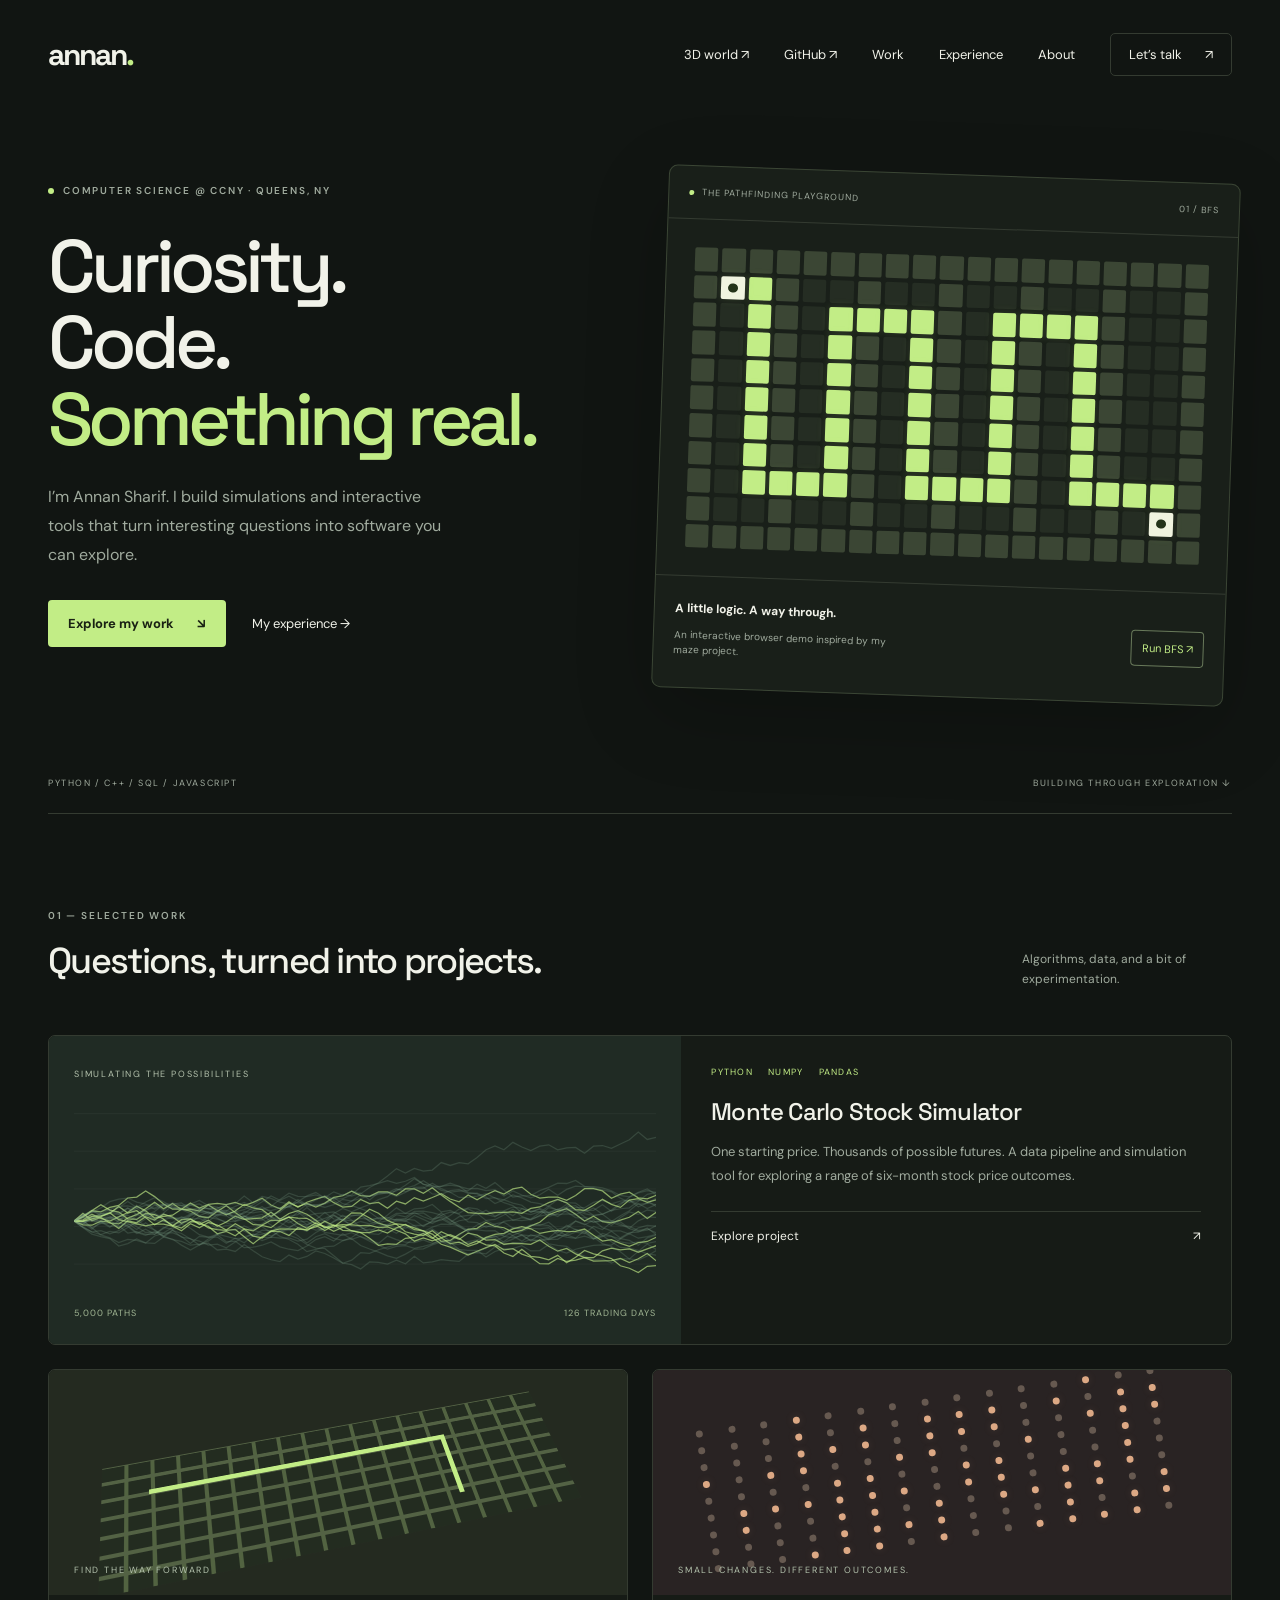
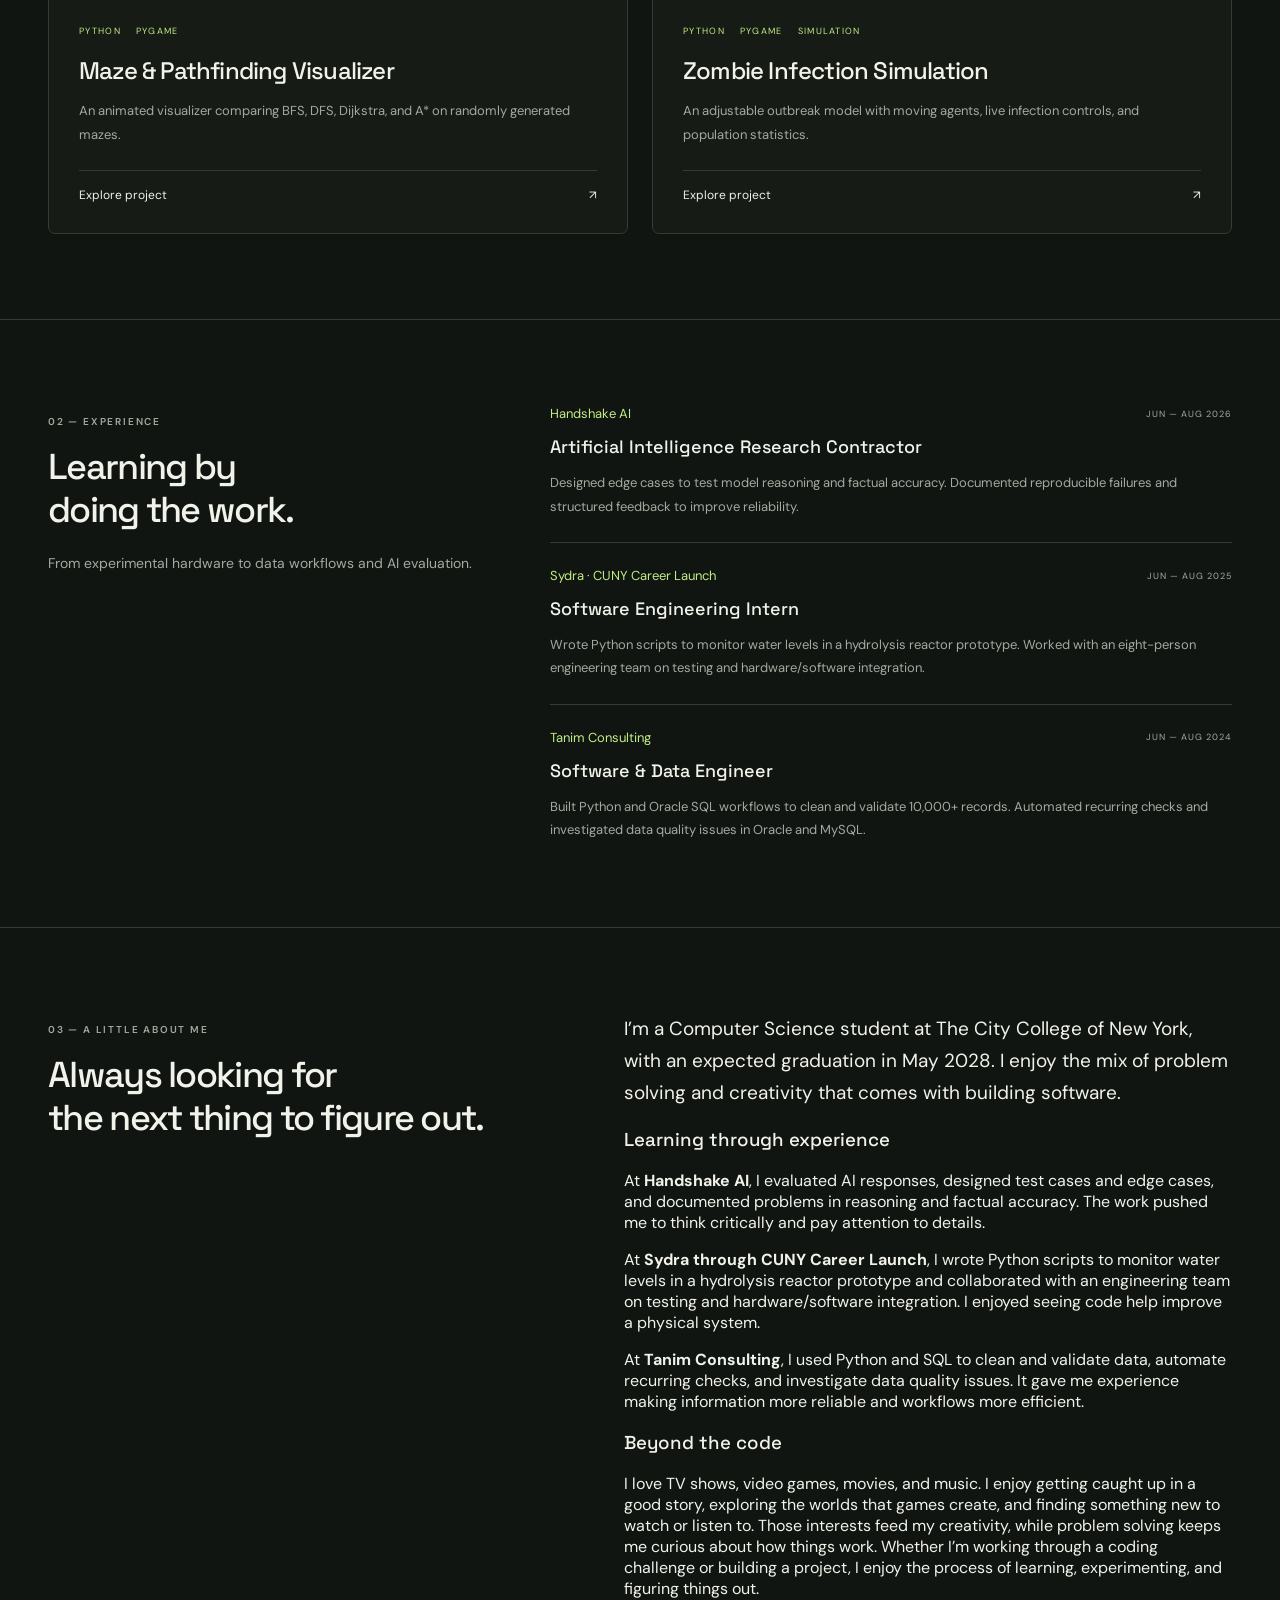
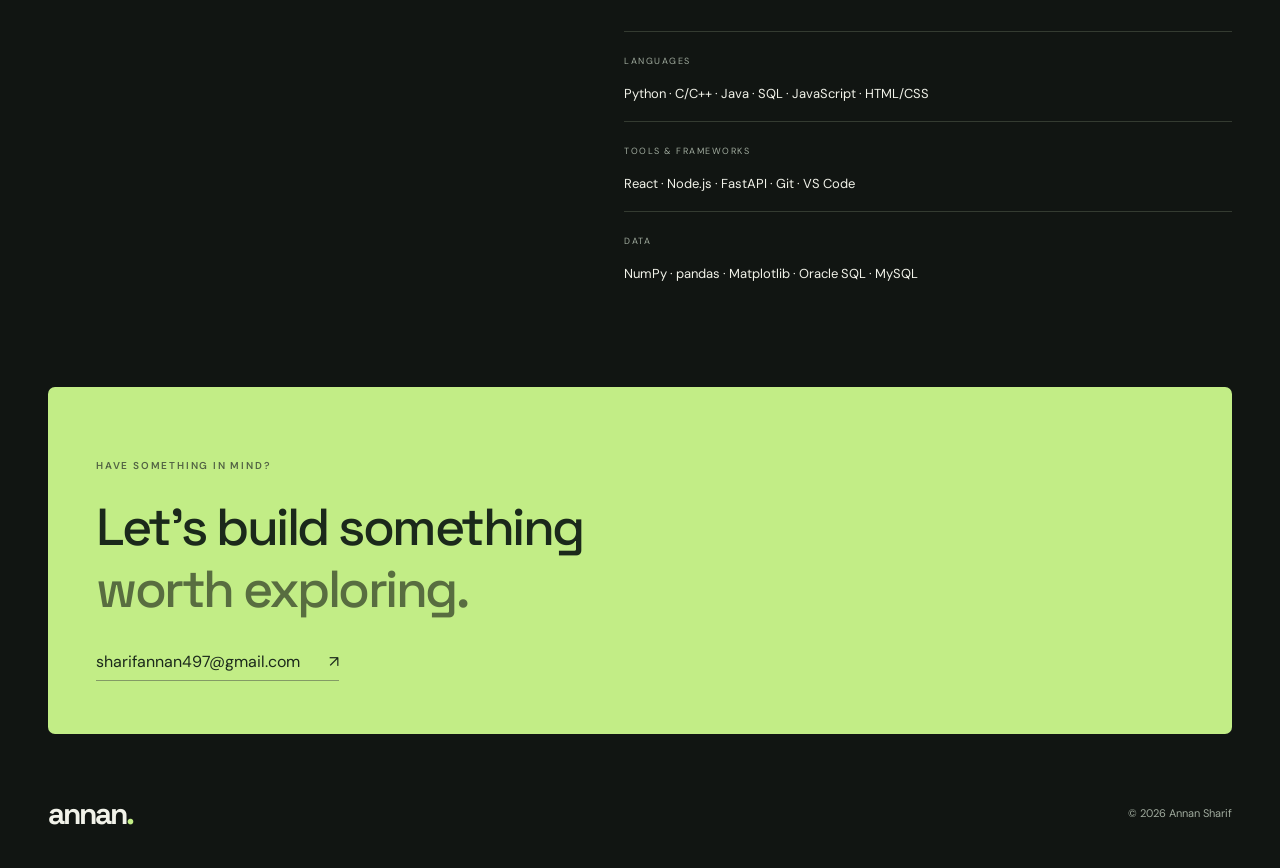
==== classic.html @ 5c43dfce "Add files via upload" ====
<!doctype html>
<html lang="en"><head><meta charset="utf-8"><meta name="viewport" content="width=device-width,initial-scale=1"><meta name="description" content="Annan Sharif — Computer Science student at CCNY building software, simulations, and interactive tools."><title>Annan Sharif — Software & Simulations</title><link rel="stylesheet" href="styles.css"></head>
<body><header><a class="wordmark" href="#">annan<span>.</span></a><nav aria-label="Main navigation"><a href="index.html">3D world ↗</a><a href="https://github.com/annan947" target="_blank" rel="noopener noreferrer">GitHub ↗</a><a href="#work">Work</a><a href="#experience">Experience</a><a href="#about">About</a><a class="nav-contact" href="https://mail.google.com/mail/?view=cm&amp;fs=1&amp;to=sharifannan497%40gmail.com&amp;su=Hello+from+your+portfolio&amp;body=Hi+Annan%2C%0A%0AI+came+across+your+portfolio+and+wanted+to+get+in+touch.%0A%0A" target="_blank" rel="noopener noreferrer">Let’s talk <span>↗</span></a></nav></header>
<main><section class="hero"><div class="hero-copy"><p class="eyebrow"><span class="dot"></span> COMPUTER SCIENCE @ CCNY · QUEENS, NY</p><h1>Curiosity.<br>Code.<br><em>Something real.</em></h1><p class="intro">I’m Annan Sharif. I build simulations and interactive tools that turn interesting questions into software you can explore.</p><div class="hero-actions"><a class="button" href="#work">Explore my work <span>↘</span></a><a class="text-link" href="#experience">My experience →</a></div></div><div class="demo"><div class="demo-head"><span><i></i> THE PATHFINDING PLAYGROUND</span><span>01 / BFS</span></div><div id="maze" role="img" aria-label="An animated maze showing breadth-first search finding a shortest path"></div><div class="demo-footer"><div><strong>A little logic. A way through.</strong><p id="maze-status" aria-live="polite">An interactive browser demo inspired by my maze project.</p></div><button id="solve" aria-label="Run pathfinding demo">Run BFS ↗</button></div></div><div class="hero-bottom"><span>PYTHON / C++ / SQL / JAVASCRIPT</span><span>BUILDING THROUGH EXPLORATION ↓</span></div></section>
<section id="work" class="section"><div class="section-title"><div><p class="eyebrow">01 — SELECTED WORK</p><h2>Questions, turned into projects.</h2></div><p>Algorithms, data, and a bit of experimentation.</p></div><div class="projects"><article class="project feature"><div class="project-art chart-art"><span class="art-label">SIMULATING THE POSSIBILITIES</span><svg id="stock-chart" viewBox="0 0 650 245" role="img" aria-label="Illustrative simulated price paths; not actual project results"></svg><div class="art-foot"><span>5,000 PATHS</span><span>126 TRADING DAYS</span></div></div><div class="project-body"><div class="tags">PYTHON <span>NUMPY</span> <span>PANDAS</span></div><h3>Monte Carlo Stock Simulator</h3><p>One starting price. Thousands of possible futures. A data pipeline and simulation tool for exploring a range of six-month stock price outcomes.</p><button class="detail" data-project="stock">Explore project <span>↗</span></button></div></article><article class="project"><div class="project-art maze-art" aria-hidden="true"><div class="mini-maze"></div><span class="art-label">FIND THE WAY FORWARD</span></div><div class="project-body"><div class="tags">PYTHON <span>PYGAME</span></div><h3>Maze & Pathfinding Visualizer</h3><p>An animated visualizer comparing BFS, DFS, Dijkstra, and A* on randomly generated mazes.</p><button class="detail" data-project="maze">Explore project <span>↗</span></button></div></article><article class="project"><div class="project-art infection-art" aria-hidden="true"><div id="infection-dots"></div><span class="art-label">SMALL CHANGES. DIFFERENT OUTCOMES.</span></div><div class="project-body"><div class="tags">PYTHON <span>PYGAME</span> <span>SIMULATION</span></div><h3>Zombie Infection Simulation</h3><p>An adjustable outbreak model with moving agents, live infection controls, and population statistics.</p><button class="detail" data-project="infection">Explore project <span>↗</span></button></div></article></div></section>
<section id="experience" class="section experience"><div><p class="eyebrow">02 — EXPERIENCE</p><h2>Learning by<br>doing the work.</h2><p class="muted">From experimental hardware to data workflows and AI evaluation.</p></div><div class="roles"><article><div class="role-top"><span>Handshake AI</span><time>JUN — AUG 2026</time></div><h3>Artificial Intelligence Research Contractor</h3><p>Designed edge cases to test model reasoning and factual accuracy. Documented reproducible failures and structured feedback to improve reliability.</p></article><article><div class="role-top"><span>Sydra · CUNY Career Launch</span><time>JUN — AUG 2025</time></div><h3>Software Engineering Intern</h3><p>Wrote Python scripts to monitor water levels in a hydrolysis reactor prototype. Worked with an eight-person engineering team on testing and hardware/software integration.</p></article><article><div class="role-top"><span>Tanim Consulting</span><time>JUN — AUG 2024</time></div><h3>Software & Data Engineer</h3><p>Built Python and Oracle SQL workflows to clean and validate 10,000+ records. Automated recurring checks and investigated data quality issues in Oracle and MySQL.</p></article></div></section>
<section id="about" class="section about"><div><p class="eyebrow">03 — A LITTLE ABOUT ME</p><h2>Always looking for<br>the next thing to figure out.</h2></div><div><p class="about-text">I’m a Computer Science student at The City College of New York, with an expected graduation in May 2028. I enjoy the mix of problem solving and creativity that comes with building software.</p><h3>Learning through experience</h3><p>At <strong>Handshake AI</strong>, I evaluated AI responses, designed test cases and edge cases, and documented problems in reasoning and factual accuracy. The work pushed me to think critically and pay attention to details.</p><p>At <strong>Sydra through CUNY Career Launch</strong>, I wrote Python scripts to monitor water levels in a hydrolysis reactor prototype and collaborated with an engineering team on testing and hardware/software integration. I enjoyed seeing code help improve a physical system.</p><p>At <strong>Tanim Consulting</strong>, I used Python and SQL to clean and validate data, automate recurring checks, and investigate data quality issues. It gave me experience making information more reliable and workflows more efficient.</p><h3>Beyond the code</h3><p>I love TV shows, video games, movies, and music. I enjoy getting caught up in a good story, exploring the worlds that games create, and finding something new to watch or listen to. Those interests feed my creativity, while problem solving keeps me curious about how things work. Whether I’m working through a coding challenge or building a project, I enjoy the process of learning, experimenting, and figuring things out.</p><div class="skills"><div><span>LANGUAGES</span><p>Python · C/C++ · Java · SQL · JavaScript · HTML/CSS</p></div><div><span>TOOLS & FRAMEWORKS</span><p>React · Node.js · FastAPI · Git · VS Code</p></div><div><span>DATA</span><p>NumPy · pandas · Matplotlib · Oracle SQL · MySQL</p></div></div></div></section>
<section class="contact"><p class="eyebrow">HAVE SOMETHING IN MIND?</p><h2>Let’s build something<br><em>worth exploring.</em></h2><a href="https://mail.google.com/mail/?view=cm&amp;fs=1&amp;to=sharifannan497%40gmail.com&amp;su=Hello+from+your+portfolio&amp;body=Hi+Annan%2C%0A%0AI+came+across+your+portfolio+and+wanted+to+get+in+touch.%0A%0A" target="_blank" rel="noopener noreferrer">sharifannan497@gmail.com <span>↗</span></a></section></main><footer><a class="wordmark" href="#">annan<span>.</span></a><span>© <span id="year"></span> Annan Sharif</span></footer>
<dialog id="project-dialog"><button class="close" aria-label="Close project details">×</button><p class="eyebrow">PROJECT NOTES</p><h2 id="dialog-title"></h2><p id="dialog-description"></p><ul id="dialog-points"></ul><p class="dialog-note" id="dialog-note"></p></dialog><script src="script.js"></script></body></html>
---- styles.css ----
@import url('https://fonts.googleapis.com/css2?family=DM+Sans:wght@400;500;600;700&family=Space+Grotesk:wght@400;500;600;700&display=swap');
:root{--bg:#111512;--panel:#1b211c;--line:#343b31;--text:#f1f2e9;--muted:#a0ab9e;--lime:#c2ed86}*{box-sizing:border-box}html{scroll-behavior:smooth;scroll-padding-top:30px}body{margin:0;background:var(--bg);color:var(--text);font-family:'DM Sans',Arial,sans-serif}a{color:inherit;text-decoration:none}button{font:inherit;cursor:pointer}a:focus-visible,button:focus-visible{outline:2px solid var(--lime);outline-offset:6px}header,main,footer{max-width:1320px;margin:auto}header{height:108px;padding:0 48px;display:flex;justify-content:space-between;align-items:center}.wordmark{font-family:'Space Grotesk',sans-serif;font-size:30px;font-weight:700;letter-spacing:-2px}.wordmark span{color:var(--lime)}nav{display:flex;gap:35px;align-items:center;font-size:13px}nav a:hover,.text-link:hover{color:var(--lime)}.nav-contact{border:1px solid var(--line);padding:12px 18px;border-radius:5px}.nav-contact span{margin-left:20px}.hero{padding:66px 48px 0;display:grid;grid-template-columns:1fr 1fr;gap:40px}.eyebrow{font-size:10px;letter-spacing:1.8px;font-weight:600;display:flex;align-items:center;gap:9px;color:var(--muted)}.dot{width:6px;height:6px;background:var(--lime);border-radius:50%}h1,h2,h3{font-family:'Space Grotesk',Arial,sans-serif;font-weight:500}h1{font-size:clamp(54px,5.8vw,80px);letter-spacing:-5px;line-height:1.03;margin:32px 0 25px}em{font-style:normal;color:var(--lime)}.intro{max-width:410px;color:var(--muted);font-size:16px;line-height:1.8}.hero-actions{display:flex;gap:26px;align-items:center;margin-top:30px}.button{background:var(--lime);color:#192113;border-radius:4px;padding:15px 20px;font-size:13px;font-weight:700}.button span{margin-left:20px}.text-link{font-size:13px}.demo{align-self:center;background:#191f19;border:1px solid #3b4635;border-radius:9px;overflow:hidden;transform:rotate(2deg);box-shadow:0 25px 80px #0003}.demo-head{display:flex;justify-content:space-between;font-size:9px;letter-spacing:1px;padding:20px;border-bottom:1px solid var(--line);color:var(--muted)}.demo-head i{display:inline-block;width:5px;height:5px;background:var(--lime);margin-right:5px;border-radius:50%}#maze{display:grid;grid-template-columns:repeat(19,1fr);gap:4px;padding:28px;aspect-ratio:1.6}.cell{border-radius:2px;background:#252d23}.cell.wall{background:#3b4634}.cell.visited{background:#596d40}.cell.path{background:var(--lime);box-shadow:0 0 10px #c2ed8625}.cell.start,.cell.end{background:#f0f3df;position:relative}.cell.start:after,.cell.end:after{content:'';position:absolute;inset:30%;background:#243319;border-radius:50%}.demo-footer{border-top:1px solid var(--line);padding:20px;display:flex;gap:12px;align-items:center;justify-content:space-between}.demo-footer strong{font-size:12px}.demo-footer p{font-size:10px;line-height:1.5;color:var(--muted);max-width:230px}.demo-footer button{border:1px solid #68795a;background:none;color:var(--lime);border-radius:4px;padding:10px;white-space:nowrap;font-size:11px}.hero-bottom{grid-column:1/-1;display:flex;justify-content:space-between;border-bottom:1px solid var(--line);padding:40px 0 24px;font-size:9px;letter-spacing:1.6px;color:var(--muted)}.section{padding:85px 48px}.section-title{display:flex;justify-content:space-between;align-items:end;gap:30px;margin-bottom:34px}h2{font-size:36px;line-height:1.2;letter-spacing:-1.7px;margin:18px 0}.section-title>p{font-size:12px;color:var(--muted);max-width:210px;line-height:1.7}.projects{display:grid;grid-template-columns:1fr 1fr;gap:24px}.project{border:1px solid var(--line);border-radius:7px;overflow:hidden;background:#161b16}.project.feature{grid-column:1/-1;display:grid;grid-template-columns:1.15fr 1fr}.project-art{min-height:225px;position:relative;overflow:hidden}.chart-art{background:#202b24;padding:25px}.art-label{font-size:9px;letter-spacing:1.8px;color:#b3c1ac}.art-foot{display:flex;justify-content:space-between;color:#a0b593;font-size:9px;letter-spacing:1px}#stock-chart{width:100%;height:220px}.project-body{padding:30px}.tags{font-size:9px;letter-spacing:1.3px;color:var(--lime);display:flex;gap:15px}.project h3{font-size:24px;letter-spacing:-.8px;margin:18px 0 13px}.project p{font-size:13px;line-height:1.8;color:var(--muted)}.detail{width:100%;display:flex;justify-content:space-between;margin-top:24px;padding:16px 0 0;background:none;border:0;border-top:1px solid var(--line);color:var(--text);font-size:12px}.detail:hover{color:var(--lime)}.maze-art{background:#242a20;display:flex;align-items:center;justify-content:center}.maze-art .art-label,.infection-art .art-label{position:absolute;bottom:19px;left:25px}.mini-maze{width:80%;height:130px;background:repeating-linear-gradient(0deg,transparent 0 15px,#536244 15px 19px),repeating-linear-gradient(90deg,#232c20 0 22px,#526341 22px 26px);clip-path:polygon(0 0,100% 0,100% 100%,0 100%);transform:perspective(400px) rotateX(24deg) rotateZ(-12deg)}.mini-maze:after{content:'';position:absolute;left:10%;top:25%;width:65%;height:48%;border:5px solid var(--lime);border-left:0;border-bottom:0}.infection-art{background:#292323;padding:27px 50px 50px}#infection-dots{display:grid;grid-template-columns:repeat(15,1fr);gap:10px;transform:rotate(-8deg)}#infection-dots i{width:7px;height:7px;border-radius:50%;background:#665950}#infection-dots i.hot{background:#dca884;box-shadow:0 0 8px #dca88425}.experience{display:grid;grid-template-columns:1fr 1.6fr;gap:75px;border-top:1px solid var(--line);border-bottom:1px solid var(--line)}.muted{color:var(--muted);font-size:14px;line-height:1.8}.experience>.muted{max-width:270px}.roles article{padding:24px 0;border-bottom:1px solid var(--line)}.roles article:first-child{padding-top:0}.roles article:last-child{border:0;padding-bottom:0}.role-top{display:flex;justify-content:space-between;gap:20px;align-items:center}.role-top span{font-size:13px;color:var(--lime)}time{font-size:9px;color:var(--muted);white-space:nowrap;letter-spacing:1px}.roles h3{font-size:18px;margin:13px 0}.roles p{color:var(--muted);line-height:1.8;font-size:13px;margin:0}.about{display:grid;grid-template-columns:1fr 1.2fr;gap:70px}.about-text{font-size:19px;line-height:1.7;margin-top:0}.skills{margin-top:32px}.skills>div{border-top:1px solid var(--line);padding:16px 0}.skills span{font-size:9px;letter-spacing:1.5px;color:var(--muted)}.skills p{font-size:13px;line-height:1.8;margin-bottom:0}.contact{background:var(--lime);color:#1b291b;padding:62px 48px;border-radius:7px;margin:0 48px 60px}.contact .eyebrow{color:#526344}.contact h2{font-size:52px;letter-spacing:-2.5px;margin:24px 0 30px}.contact em{color:#586d40}.contact>a{font-size:16px;border-bottom:1px solid #839b65;padding-bottom:8px}.contact>a span{margin-left:25px}footer{padding:0 48px 35px;display:flex;justify-content:space-between;align-items:center;gap:20px}footer>span,footer>a:last-child{font-size:11px;color:var(--muted)}dialog{background:var(--panel);color:var(--text);border:1px solid #62734f;border-radius:10px;padding:42px;max-width:610px;width:calc(100% - 32px)}dialog::backdrop{background:#000b;backdrop-filter:blur(5px)}dialog h2{font-size:30px}dialog p,dialog li{font-size:14px;line-height:1.8;color:var(--muted)}dialog li{margin-bottom:12px}dialog ul{padding-left:20px}.close{position:absolute;right:15px;top:10px;background:none;border:0;color:var(--text);font-size:28px}.dialog-note{border-top:1px solid var(--line);padding-top:15px;font-size:12px!important}@media(max-width:800px){header{height:85px;padding:0 24px}nav{gap:18px}nav .nav-contact{display:none}.hero{padding:32px 24px 0;grid-template-columns:1fr;gap:35px}h1{font-size:64px}.demo{transform:none}.hero-bottom{padding-top:5px;font-size:8px;gap:25px}.section{padding:55px 24px}.section-title{display:block}h2{font-size:30px}.project.feature{display:block}.projects,.experience,.about{grid-template-columns:1fr;gap:25px}.project.feature{grid-column:auto}.project-body{padding:25px}.contact{margin:0 24px 35px;padding:35px 25px}.contact h2{font-size:37px}.contact>a{font-size:13px}.contact>a span{margin-left:5px}footer{padding:0 24px 25px;flex-wrap:wrap}.role-top{flex-wrap:wrap;gap:8px}}@media(prefers-reduced-motion:reduce){html{scroll-behavior:auto}}
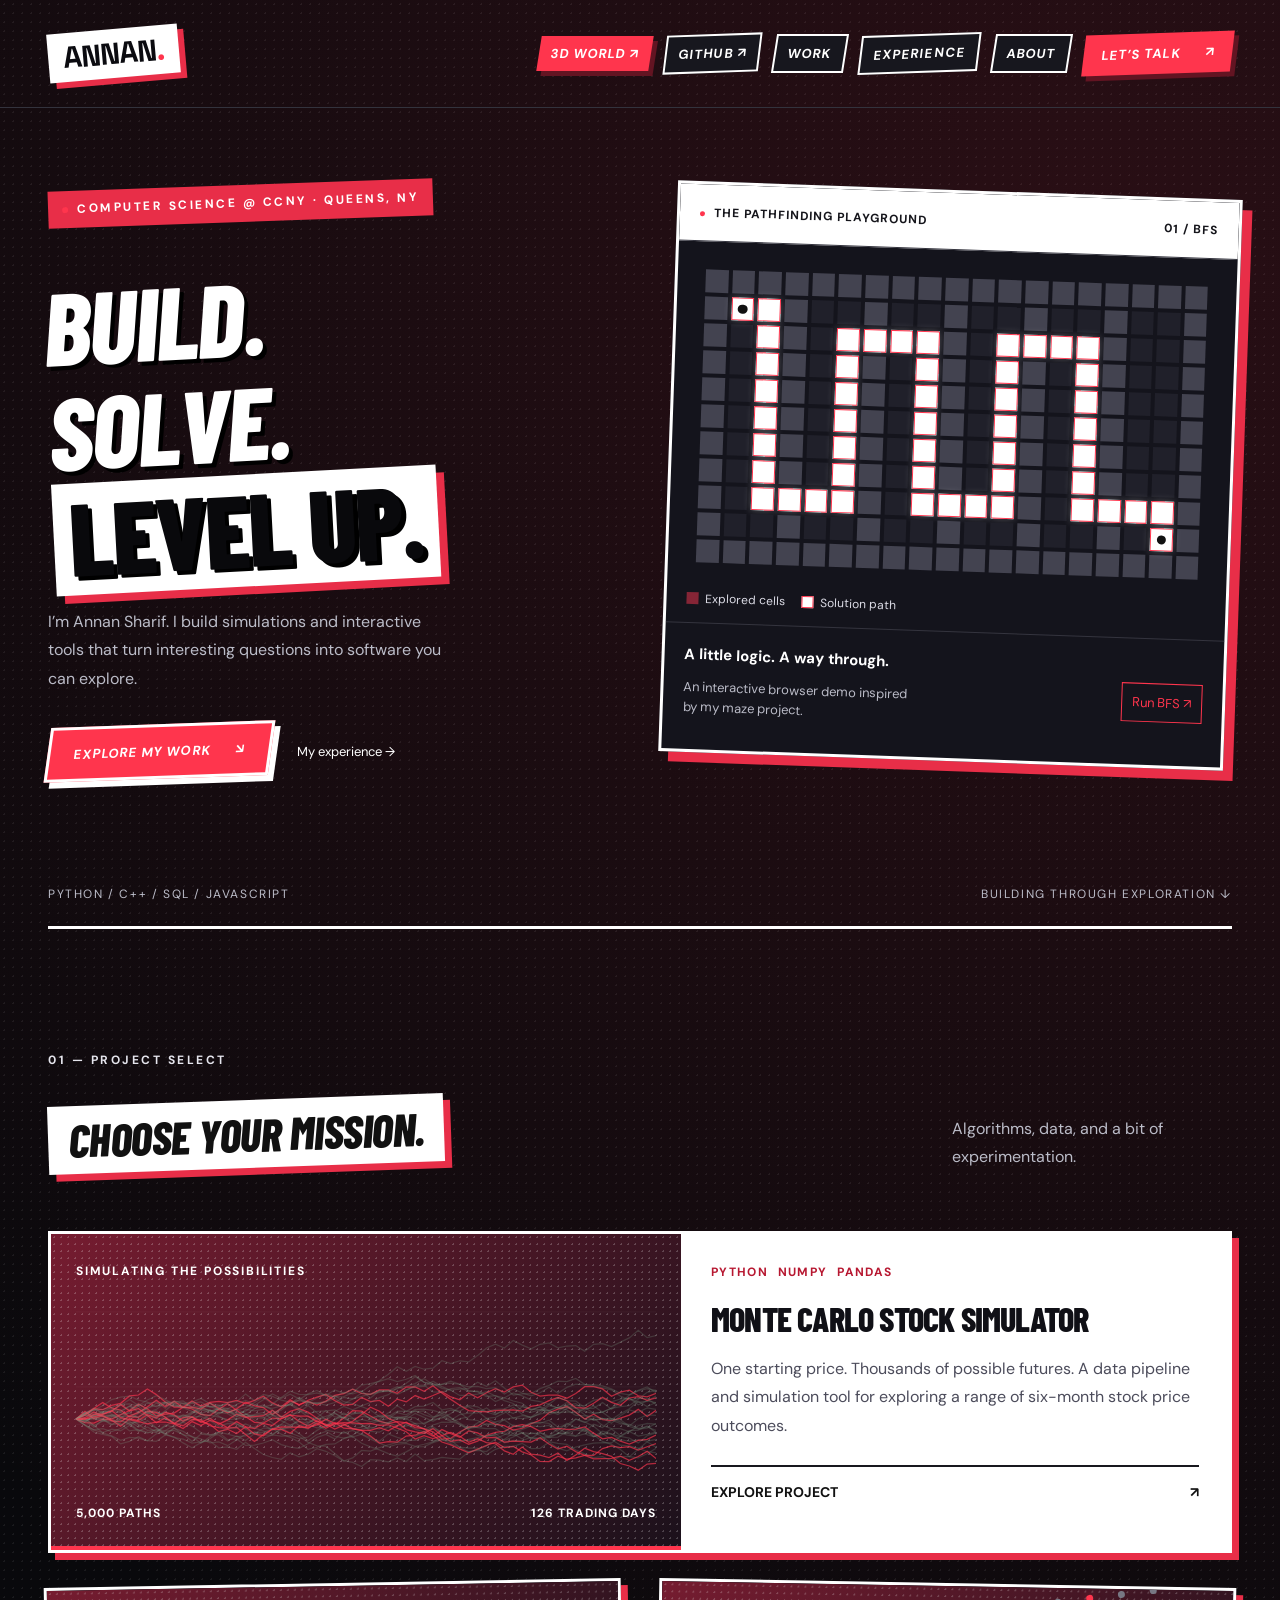
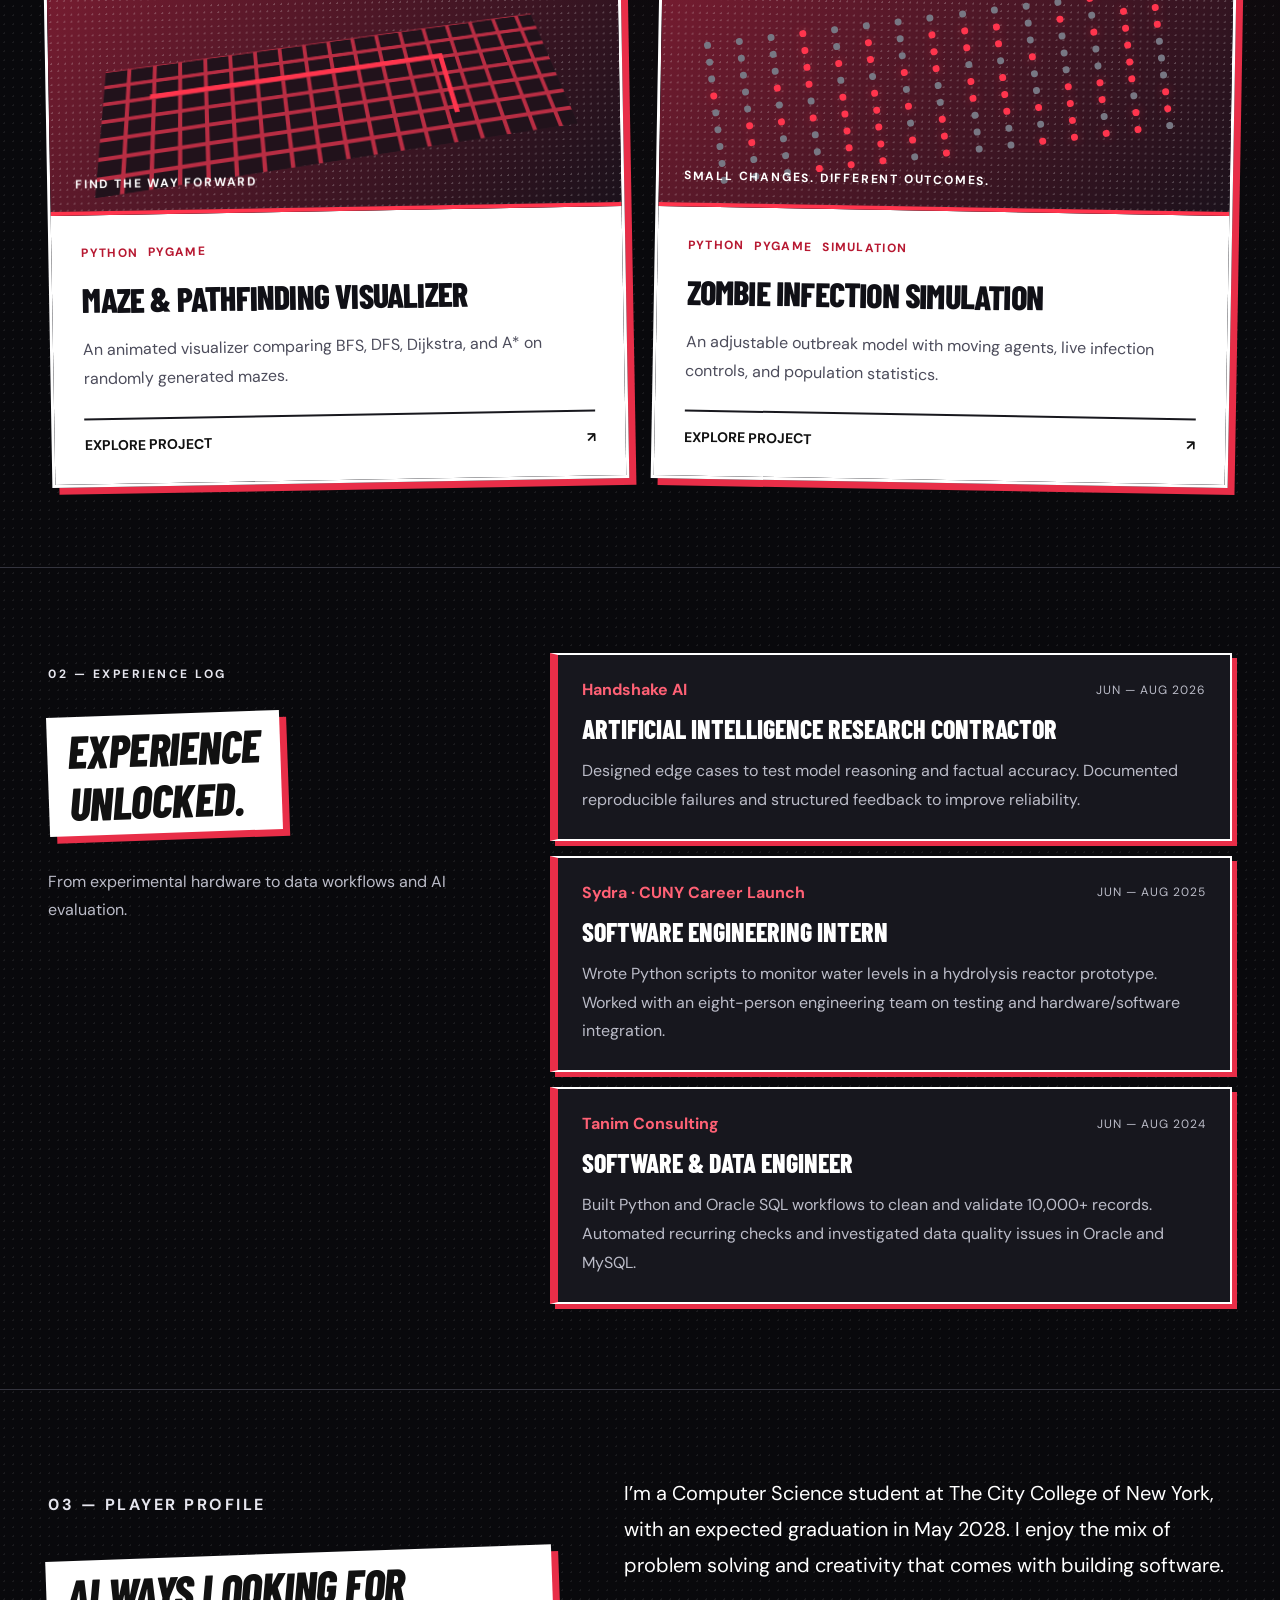
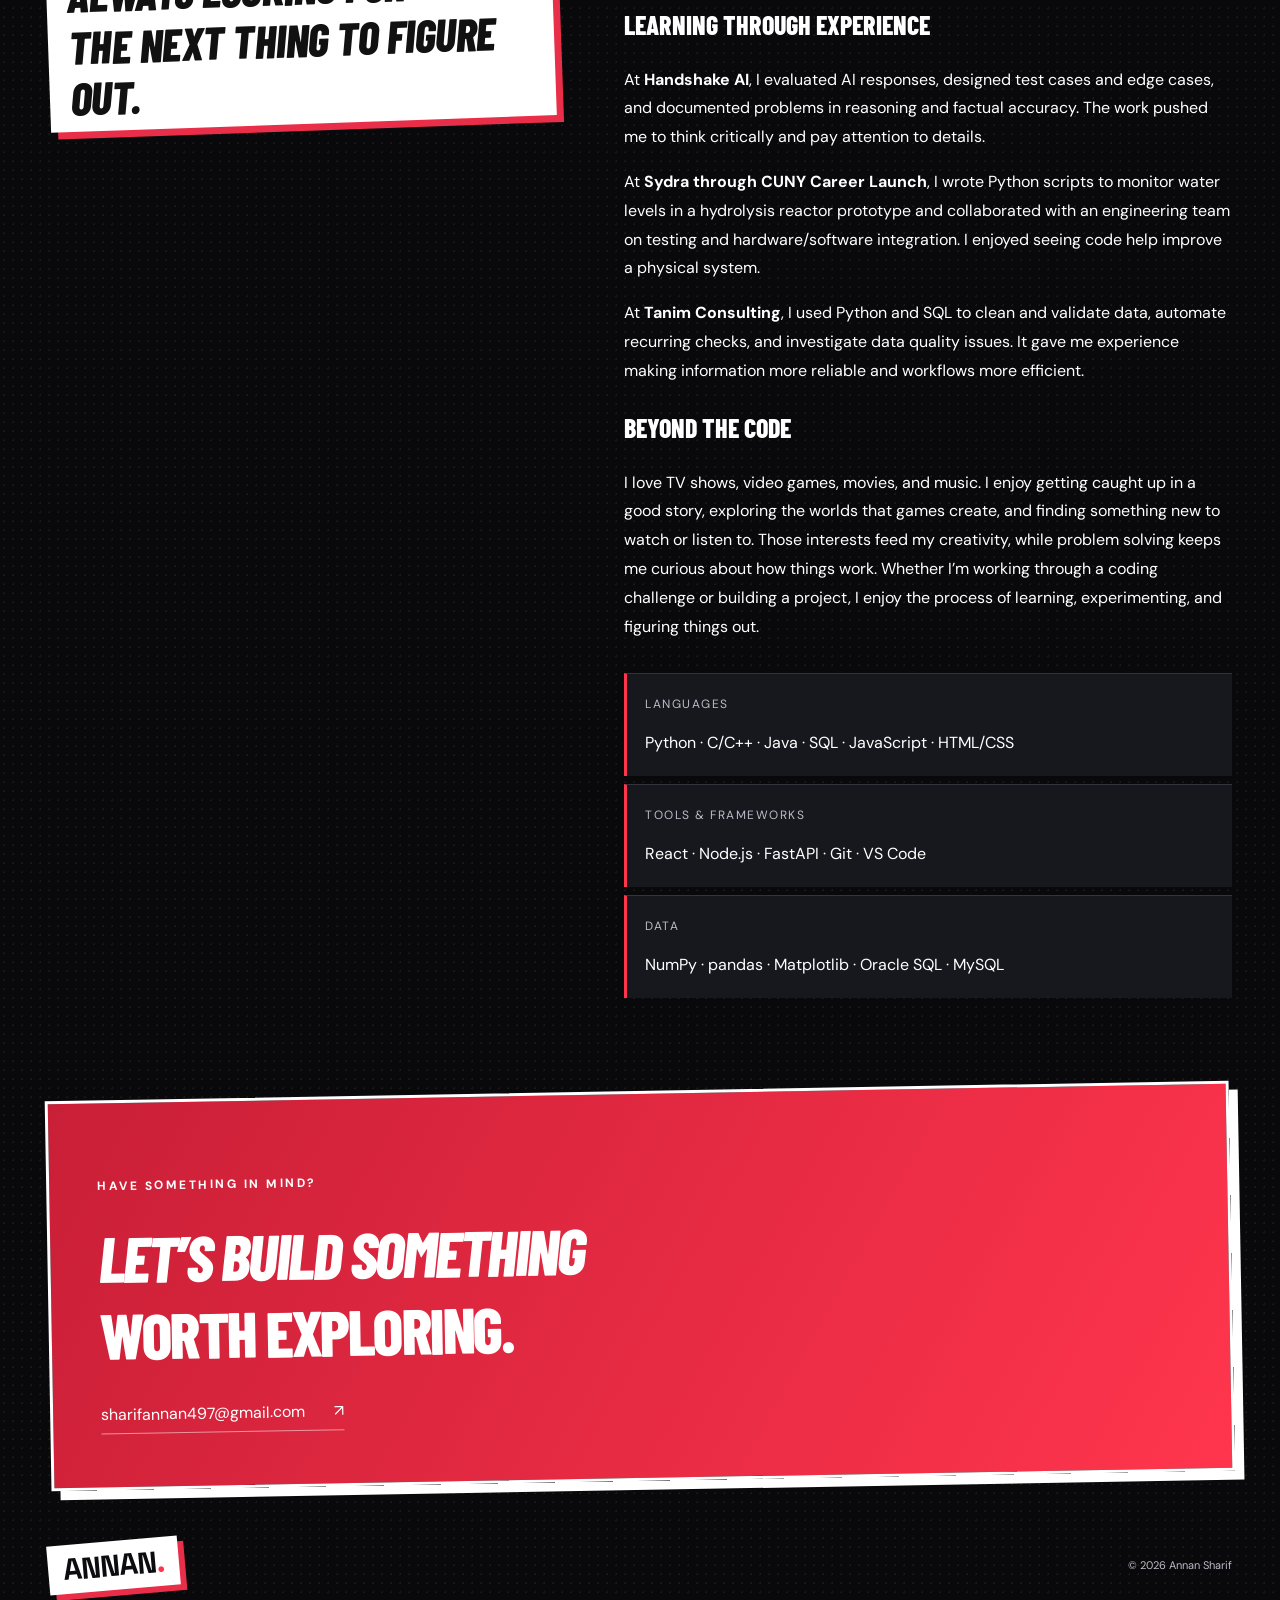
==== commit 4cfb3556: "Add files via upload" ====
--- a/classic.html
+++ b/classic.html
@@ -1,9 +1,9 @@
 <!doctype html>
 <html lang="en"><head><meta charset="utf-8"><meta name="viewport" content="width=device-width,initial-scale=1"><meta name="description" content="Annan Sharif — Computer Science student at CCNY building software, simulations, and interactive tools."><title>Annan Sharif — Software & Simulations</title><link rel="stylesheet" href="styles.css"></head>
-<body><header><a class="wordmark" href="#">annan<span>.</span></a><nav aria-label="Main navigation"><a href="index.html">3D world ↗</a><a href="https://github.com/annan947" target="_blank" rel="noopener noreferrer">GitHub ↗</a><a href="#work">Work</a><a href="#experience">Experience</a><a href="#about">About</a><a class="nav-contact" href="https://mail.google.com/mail/?view=cm&amp;fs=1&amp;to=sharifannan497%40gmail.com&amp;su=Hello+from+your+portfolio&amp;body=Hi+Annan%2C%0A%0AI+came+across+your+portfolio+and+wanted+to+get+in+touch.%0A%0A" target="_blank" rel="noopener noreferrer">Let’s talk <span>↗</span></a></nav></header>
-<main><section class="hero"><div class="hero-copy"><p class="eyebrow"><span class="dot"></span> COMPUTER SCIENCE @ CCNY · QUEENS, NY</p><h1>Curiosity.<br>Code.<br><em>Something real.</em></h1><p class="intro">I’m Annan Sharif. I build simulations and interactive tools that turn interesting questions into software you can explore.</p><div class="hero-actions"><a class="button" href="#work">Explore my work <span>↘</span></a><a class="text-link" href="#experience">My experience →</a></div></div><div class="demo"><div class="demo-head"><span><i></i> THE PATHFINDING PLAYGROUND</span><span>01 / BFS</span></div><div id="maze" role="img" aria-label="An animated maze showing breadth-first search finding a shortest path"></div><div class="demo-footer"><div><strong>A little logic. A way through.</strong><p id="maze-status" aria-live="polite">An interactive browser demo inspired by my maze project.</p></div><button id="solve" aria-label="Run pathfinding demo">Run BFS ↗</button></div></div><div class="hero-bottom"><span>PYTHON / C++ / SQL / JAVASCRIPT</span><span>BUILDING THROUGH EXPLORATION ↓</span></div></section>
-<section id="work" class="section"><div class="section-title"><div><p class="eyebrow">01 — SELECTED WORK</p><h2>Questions, turned into projects.</h2></div><p>Algorithms, data, and a bit of experimentation.</p></div><div class="projects"><article class="project feature"><div class="project-art chart-art"><span class="art-label">SIMULATING THE POSSIBILITIES</span><svg id="stock-chart" viewBox="0 0 650 245" role="img" aria-label="Illustrative simulated price paths; not actual project results"></svg><div class="art-foot"><span>5,000 PATHS</span><span>126 TRADING DAYS</span></div></div><div class="project-body"><div class="tags">PYTHON <span>NUMPY</span> <span>PANDAS</span></div><h3>Monte Carlo Stock Simulator</h3><p>One starting price. Thousands of possible futures. A data pipeline and simulation tool for exploring a range of six-month stock price outcomes.</p><button class="detail" data-project="stock">Explore project <span>↗</span></button></div></article><article class="project"><div class="project-art maze-art" aria-hidden="true"><div class="mini-maze"></div><span class="art-label">FIND THE WAY FORWARD</span></div><div class="project-body"><div class="tags">PYTHON <span>PYGAME</span></div><h3>Maze & Pathfinding Visualizer</h3><p>An animated visualizer comparing BFS, DFS, Dijkstra, and A* on randomly generated mazes.</p><button class="detail" data-project="maze">Explore project <span>↗</span></button></div></article><article class="project"><div class="project-art infection-art" aria-hidden="true"><div id="infection-dots"></div><span class="art-label">SMALL CHANGES. DIFFERENT OUTCOMES.</span></div><div class="project-body"><div class="tags">PYTHON <span>PYGAME</span> <span>SIMULATION</span></div><h3>Zombie Infection Simulation</h3><p>An adjustable outbreak model with moving agents, live infection controls, and population statistics.</p><button class="detail" data-project="infection">Explore project <span>↗</span></button></div></article></div></section>
-<section id="experience" class="section experience"><div><p class="eyebrow">02 — EXPERIENCE</p><h2>Learning by<br>doing the work.</h2><p class="muted">From experimental hardware to data workflows and AI evaluation.</p></div><div class="roles"><article><div class="role-top"><span>Handshake AI</span><time>JUN — AUG 2026</time></div><h3>Artificial Intelligence Research Contractor</h3><p>Designed edge cases to test model reasoning and factual accuracy. Documented reproducible failures and structured feedback to improve reliability.</p></article><article><div class="role-top"><span>Sydra · CUNY Career Launch</span><time>JUN — AUG 2025</time></div><h3>Software Engineering Intern</h3><p>Wrote Python scripts to monitor water levels in a hydrolysis reactor prototype. Worked with an eight-person engineering team on testing and hardware/software integration.</p></article><article><div class="role-top"><span>Tanim Consulting</span><time>JUN — AUG 2024</time></div><h3>Software & Data Engineer</h3><p>Built Python and Oracle SQL workflows to clean and validate 10,000+ records. Automated recurring checks and investigated data quality issues in Oracle and MySQL.</p></article></div></section>
-<section id="about" class="section about"><div><p class="eyebrow">03 — A LITTLE ABOUT ME</p><h2>Always looking for<br>the next thing to figure out.</h2></div><div><p class="about-text">I’m a Computer Science student at The City College of New York, with an expected graduation in May 2028. I enjoy the mix of problem solving and creativity that comes with building software.</p><h3>Learning through experience</h3><p>At <strong>Handshake AI</strong>, I evaluated AI responses, designed test cases and edge cases, and documented problems in reasoning and factual accuracy. The work pushed me to think critically and pay attention to details.</p><p>At <strong>Sydra through CUNY Career Launch</strong>, I wrote Python scripts to monitor water levels in a hydrolysis reactor prototype and collaborated with an engineering team on testing and hardware/software integration. I enjoyed seeing code help improve a physical system.</p><p>At <strong>Tanim Consulting</strong>, I used Python and SQL to clean and validate data, automate recurring checks, and investigate data quality issues. It gave me experience making information more reliable and workflows more efficient.</p><h3>Beyond the code</h3><p>I love TV shows, video games, movies, and music. I enjoy getting caught up in a good story, exploring the worlds that games create, and finding something new to watch or listen to. Those interests feed my creativity, while problem solving keeps me curious about how things work. Whether I’m working through a coding challenge or building a project, I enjoy the process of learning, experimenting, and figuring things out.</p><div class="skills"><div><span>LANGUAGES</span><p>Python · C/C++ · Java · SQL · JavaScript · HTML/CSS</p></div><div><span>TOOLS & FRAMEWORKS</span><p>React · Node.js · FastAPI · Git · VS Code</p></div><div><span>DATA</span><p>NumPy · pandas · Matplotlib · Oracle SQL · MySQL</p></div></div></div></section>
+<body><header><a class="wordmark" href="#">annan<span>.</span></a><nav aria-label="Main navigation"><a class="world-switch" href="index.html?view=3d">3D world ↗</a><a href="https://github.com/annan947" target="_blank" rel="noopener noreferrer">GitHub ↗</a><a href="#work">Work</a><a href="#experience">Experience</a><a href="#about">About</a><a class="nav-contact" href="https://mail.google.com/mail/?view=cm&amp;fs=1&amp;to=sharifannan497%40gmail.com&amp;su=Hello+from+your+portfolio&amp;body=Hi+Annan%2C%0A%0AI+came+across+your+portfolio+and+wanted+to+get+in+touch.%0A%0A" target="_blank" rel="noopener noreferrer">Let’s talk <span>↗</span></a></nav></header>
+<main><section class="hero"><div class="hero-copy"><p class="eyebrow"><span class="dot"></span> COMPUTER SCIENCE @ CCNY · QUEENS, NY</p><h1>Build.<br>Solve.<br><em>Level up.</em></h1><p class="intro">I’m Annan Sharif. I build simulations and interactive tools that turn interesting questions into software you can explore.</p><div class="hero-actions"><a class="button" href="#work">Explore my work <span>↘</span></a><a class="text-link" href="#experience">My experience →</a></div></div><div class="demo"><div class="demo-head"><span><i></i> THE PATHFINDING PLAYGROUND</span><span>01 / BFS</span></div><div id="maze" role="img" aria-label="An animated maze showing breadth-first search finding a shortest path"></div><div class="maze-legend"><span><i aria-hidden="true"></i>Explored cells</span><span><i class="solution" aria-hidden="true"></i>Solution path</span></div><div class="demo-footer"><div><strong>A little logic. A way through.</strong><p id="maze-status" aria-live="polite">An interactive browser demo inspired by my maze project.</p></div><button id="solve" aria-label="Run pathfinding demo">Run BFS ↗</button></div></div><div class="hero-bottom"><span>PYTHON / C++ / SQL / JAVASCRIPT</span><span>BUILDING THROUGH EXPLORATION ↓</span></div></section>
+<section id="work" class="section"><div class="section-title"><div><p class="eyebrow">01 — PROJECT SELECT</p><h2>Choose your mission.</h2></div><p>Algorithms, data, and a bit of experimentation.</p></div><div class="projects"><article class="project feature"><div class="project-art chart-art"><span class="art-label">SIMULATING THE POSSIBILITIES</span><svg id="stock-chart" viewBox="0 0 650 245" role="img" aria-label="Illustrative simulated price paths; not actual project results"></svg><div class="art-foot"><span>5,000 PATHS</span><span>126 TRADING DAYS</span></div></div><div class="project-body"><div class="tags">PYTHON <span>NUMPY</span> <span>PANDAS</span></div><h3>Monte Carlo Stock Simulator</h3><p>One starting price. Thousands of possible futures. A data pipeline and simulation tool for exploring a range of six-month stock price outcomes.</p><button class="detail" data-project="stock">Explore project <span>↗</span></button></div></article><article class="project"><div class="project-art maze-art" aria-hidden="true"><div class="mini-maze"></div><span class="art-label">FIND THE WAY FORWARD</span></div><div class="project-body"><div class="tags">PYTHON <span>PYGAME</span></div><h3>Maze & Pathfinding Visualizer</h3><p>An animated visualizer comparing BFS, DFS, Dijkstra, and A* on randomly generated mazes.</p><button class="detail" data-project="maze">Explore project <span>↗</span></button></div></article><article class="project"><div class="project-art infection-art" aria-hidden="true"><div id="infection-dots"></div><span class="art-label">SMALL CHANGES. DIFFERENT OUTCOMES.</span></div><div class="project-body"><div class="tags">PYTHON <span>PYGAME</span> <span>SIMULATION</span></div><h3>Zombie Infection Simulation</h3><p>An adjustable outbreak model with moving agents, live infection controls, and population statistics.</p><button class="detail" data-project="infection">Explore project <span>↗</span></button></div></article></div></section>
+<section id="experience" class="section experience"><div><p class="eyebrow">02 — EXPERIENCE LOG</p><h2>Experience<br>unlocked.</h2><p class="muted">From experimental hardware to data workflows and AI evaluation.</p></div><div class="roles"><article><div class="role-top"><span>Handshake AI</span><time>JUN — AUG 2026</time></div><h3>Artificial Intelligence Research Contractor</h3><p>Designed edge cases to test model reasoning and factual accuracy. Documented reproducible failures and structured feedback to improve reliability.</p></article><article><div class="role-top"><span>Sydra · CUNY Career Launch</span><time>JUN — AUG 2025</time></div><h3>Software Engineering Intern</h3><p>Wrote Python scripts to monitor water levels in a hydrolysis reactor prototype. Worked with an eight-person engineering team on testing and hardware/software integration.</p></article><article><div class="role-top"><span>Tanim Consulting</span><time>JUN — AUG 2024</time></div><h3>Software & Data Engineer</h3><p>Built Python and Oracle SQL workflows to clean and validate 10,000+ records. Automated recurring checks and investigated data quality issues in Oracle and MySQL.</p></article></div></section>
+<section id="about" class="section about"><div><p class="eyebrow">03 — PLAYER PROFILE</p><h2>Always looking for<br>the next thing to figure out.</h2></div><div><p class="about-text">I’m a Computer Science student at The City College of New York, with an expected graduation in May 2028. I enjoy the mix of problem solving and creativity that comes with building software.</p><h3>Learning through experience</h3><p>At <strong>Handshake AI</strong>, I evaluated AI responses, designed test cases and edge cases, and documented problems in reasoning and factual accuracy. The work pushed me to think critically and pay attention to details.</p><p>At <strong>Sydra through CUNY Career Launch</strong>, I wrote Python scripts to monitor water levels in a hydrolysis reactor prototype and collaborated with an engineering team on testing and hardware/software integration. I enjoyed seeing code help improve a physical system.</p><p>At <strong>Tanim Consulting</strong>, I used Python and SQL to clean and validate data, automate recurring checks, and investigate data quality issues. It gave me experience making information more reliable and workflows more efficient.</p><h3>Beyond the code</h3><p>I love TV shows, video games, movies, and music. I enjoy getting caught up in a good story, exploring the worlds that games create, and finding something new to watch or listen to. Those interests feed my creativity, while problem solving keeps me curious about how things work. Whether I’m working through a coding challenge or building a project, I enjoy the process of learning, experimenting, and figuring things out.</p><div class="skills"><div><span>LANGUAGES</span><p>Python · C/C++ · Java · SQL · JavaScript · HTML/CSS</p></div><div><span>TOOLS & FRAMEWORKS</span><p>React · Node.js · FastAPI · Git · VS Code</p></div><div><span>DATA</span><p>NumPy · pandas · Matplotlib · Oracle SQL · MySQL</p></div></div></div></section>
 <section class="contact"><p class="eyebrow">HAVE SOMETHING IN MIND?</p><h2>Let’s build something<br><em>worth exploring.</em></h2><a href="https://mail.google.com/mail/?view=cm&amp;fs=1&amp;to=sharifannan497%40gmail.com&amp;su=Hello+from+your+portfolio&amp;body=Hi+Annan%2C%0A%0AI+came+across+your+portfolio+and+wanted+to+get+in+touch.%0A%0A" target="_blank" rel="noopener noreferrer">sharifannan497@gmail.com <span>↗</span></a></section></main><footer><a class="wordmark" href="#">annan<span>.</span></a><span>© <span id="year"></span> Annan Sharif</span></footer>
 <dialog id="project-dialog"><button class="close" aria-label="Close project details">×</button><p class="eyebrow">PROJECT NOTES</p><h2 id="dialog-title"></h2><p id="dialog-description"></p><ul id="dialog-points"></ul><p class="dialog-note" id="dialog-note"></p></dialog><script src="script.js"></script></body></html>
--- a/styles.css
+++ b/styles.css
@@ -1,2 +1,835 @@
+@import url('https://fonts.googleapis.com/css2?family=Barlow+Condensed:ital,wght@0,600;0,700;0,800;1,700;1,800&display=swap');
 @import url('https://fonts.googleapis.com/css2?family=DM+Sans:wght@400;500;600;700&family=Space+Grotesk:wght@400;500;600;700&display=swap');
-:root{--bg:#111512;--panel:#1b211c;--line:#343b31;--text:#f1f2e9;--muted:#a0ab9e;--lime:#c2ed86}*{box-sizing:border-box}html{scroll-behavior:smooth;scroll-padding-top:30px}body{margin:0;background:var(--bg);color:var(--text);font-family:'DM Sans',Arial,sans-serif}a{color:inherit;text-decoration:none}button{font:inherit;cursor:pointer}a:focus-visible,button:focus-visible{outline:2px solid var(--lime);outline-offset:6px}header,main,footer{max-width:1320px;margin:auto}header{height:108px;padding:0 48px;display:flex;justify-content:space-between;align-items:center}.wordmark{font-family:'Space Grotesk',sans-serif;font-size:30px;font-weight:700;letter-spacing:-2px}.wordmark span{color:var(--lime)}nav{display:flex;gap:35px;align-items:center;font-size:13px}nav a:hover,.text-link:hover{color:var(--lime)}.nav-contact{border:1px solid var(--line);padding:12px 18px;border-radius:5px}.nav-contact span{margin-left:20px}.hero{padding:66px 48px 0;display:grid;grid-template-columns:1fr 1fr;gap:40px}.eyebrow{font-size:10px;letter-spacing:1.8px;font-weight:600;display:flex;align-items:center;gap:9px;color:var(--muted)}.dot{width:6px;height:6px;background:var(--lime);border-radius:50%}h1,h2,h3{font-family:'Space Grotesk',Arial,sans-serif;font-weight:500}h1{font-size:clamp(54px,5.8vw,80px);letter-spacing:-5px;line-height:1.03;margin:32px 0 25px}em{font-style:normal;color:var(--lime)}.intro{max-width:410px;color:var(--muted);font-size:16px;line-height:1.8}.hero-actions{display:flex;gap:26px;align-items:center;margin-top:30px}.button{background:var(--lime);color:#192113;border-radius:4px;padding:15px 20px;font-size:13px;font-weight:700}.button span{margin-left:20px}.text-link{font-size:13px}.demo{align-self:center;background:#191f19;border:1px solid #3b4635;border-radius:9px;overflow:hidden;transform:rotate(2deg);box-shadow:0 25px 80px #0003}.demo-head{display:flex;justify-content:space-between;font-size:9px;letter-spacing:1px;padding:20px;border-bottom:1px solid var(--line);color:var(--muted)}.demo-head i{display:inline-block;width:5px;height:5px;background:var(--lime);margin-right:5px;border-radius:50%}#maze{display:grid;grid-template-columns:repeat(19,1fr);gap:4px;padding:28px;aspect-ratio:1.6}.cell{border-radius:2px;background:#252d23}.cell.wall{background:#3b4634}.cell.visited{background:#596d40}.cell.path{background:var(--lime);box-shadow:0 0 10px #c2ed8625}.cell.start,.cell.end{background:#f0f3df;position:relative}.cell.start:after,.cell.end:after{content:'';position:absolute;inset:30%;background:#243319;border-radius:50%}.demo-footer{border-top:1px solid var(--line);padding:20px;display:flex;gap:12px;align-items:center;justify-content:space-between}.demo-footer strong{font-size:12px}.demo-footer p{font-size:10px;line-height:1.5;color:var(--muted);max-width:230px}.demo-footer button{border:1px solid #68795a;background:none;color:var(--lime);border-radius:4px;padding:10px;white-space:nowrap;font-size:11px}.hero-bottom{grid-column:1/-1;display:flex;justify-content:space-between;border-bottom:1px solid var(--line);padding:40px 0 24px;font-size:9px;letter-spacing:1.6px;color:var(--muted)}.section{padding:85px 48px}.section-title{display:flex;justify-content:space-between;align-items:end;gap:30px;margin-bottom:34px}h2{font-size:36px;line-height:1.2;letter-spacing:-1.7px;margin:18px 0}.section-title>p{font-size:12px;color:var(--muted);max-width:210px;line-height:1.7}.projects{display:grid;grid-template-columns:1fr 1fr;gap:24px}.project{border:1px solid var(--line);border-radius:7px;overflow:hidden;background:#161b16}.project.feature{grid-column:1/-1;display:grid;grid-template-columns:1.15fr 1fr}.project-art{min-height:225px;position:relative;overflow:hidden}.chart-art{background:#202b24;padding:25px}.art-label{font-size:9px;letter-spacing:1.8px;color:#b3c1ac}.art-foot{display:flex;justify-content:space-between;color:#a0b593;font-size:9px;letter-spacing:1px}#stock-chart{width:100%;height:220px}.project-body{padding:30px}.tags{font-size:9px;letter-spacing:1.3px;color:var(--lime);display:flex;gap:15px}.project h3{font-size:24px;letter-spacing:-.8px;margin:18px 0 13px}.project p{font-size:13px;line-height:1.8;color:var(--muted)}.detail{width:100%;display:flex;justify-content:space-between;margin-top:24px;padding:16px 0 0;background:none;border:0;border-top:1px solid var(--line);color:var(--text);font-size:12px}.detail:hover{color:var(--lime)}.maze-art{background:#242a20;display:flex;align-items:center;justify-content:center}.maze-art .art-label,.infection-art .art-label{position:absolute;bottom:19px;left:25px}.mini-maze{width:80%;height:130px;background:repeating-linear-gradient(0deg,transparent 0 15px,#536244 15px 19px),repeating-linear-gradient(90deg,#232c20 0 22px,#526341 22px 26px);clip-path:polygon(0 0,100% 0,100% 100%,0 100%);transform:perspective(400px) rotateX(24deg) rotateZ(-12deg)}.mini-maze:after{content:'';position:absolute;left:10%;top:25%;width:65%;height:48%;border:5px solid var(--lime);border-left:0;border-bottom:0}.infection-art{background:#292323;padding:27px 50px 50px}#infection-dots{display:grid;grid-template-columns:repeat(15,1fr);gap:10px;transform:rotate(-8deg)}#infection-dots i{width:7px;height:7px;border-radius:50%;background:#665950}#infection-dots i.hot{background:#dca884;box-shadow:0 0 8px #dca88425}.experience{display:grid;grid-template-columns:1fr 1.6fr;gap:75px;border-top:1px solid var(--line);border-bottom:1px solid var(--line)}.muted{color:var(--muted);font-size:14px;line-height:1.8}.experience>.muted{max-width:270px}.roles article{padding:24px 0;border-bottom:1px solid var(--line)}.roles article:first-child{padding-top:0}.roles article:last-child{border:0;padding-bottom:0}.role-top{display:flex;justify-content:space-between;gap:20px;align-items:center}.role-top span{font-size:13px;color:var(--lime)}time{font-size:9px;color:var(--muted);white-space:nowrap;letter-spacing:1px}.roles h3{font-size:18px;margin:13px 0}.roles p{color:var(--muted);line-height:1.8;font-size:13px;margin:0}.about{display:grid;grid-template-columns:1fr 1.2fr;gap:70px}.about-text{font-size:19px;line-height:1.7;margin-top:0}.skills{margin-top:32px}.skills>div{border-top:1px solid var(--line);padding:16px 0}.skills span{font-size:9px;letter-spacing:1.5px;color:var(--muted)}.skills p{font-size:13px;line-height:1.8;margin-bottom:0}.contact{background:var(--lime);color:#1b291b;padding:62px 48px;border-radius:7px;margin:0 48px 60px}.contact .eyebrow{color:#526344}.contact h2{font-size:52px;letter-spacing:-2.5px;margin:24px 0 30px}.contact em{color:#586d40}.contact>a{font-size:16px;border-bottom:1px solid #839b65;padding-bottom:8px}.contact>a span{margin-left:25px}footer{padding:0 48px 35px;display:flex;justify-content:space-between;align-items:center;gap:20px}footer>span,footer>a:last-child{font-size:11px;color:var(--muted)}dialog{background:var(--panel);color:var(--text);border:1px solid #62734f;border-radius:10px;padding:42px;max-width:610px;width:calc(100% - 32px)}dialog::backdrop{background:#000b;backdrop-filter:blur(5px)}dialog h2{font-size:30px}dialog p,dialog li{font-size:14px;line-height:1.8;color:var(--muted)}dialog li{margin-bottom:12px}dialog ul{padding-left:20px}.close{position:absolute;right:15px;top:10px;background:none;border:0;color:var(--text);font-size:28px}.dialog-note{border-top:1px solid var(--line);padding-top:15px;font-size:12px!important}@media(max-width:800px){header{height:85px;padding:0 24px}nav{gap:18px}nav .nav-contact{display:none}.hero{padding:32px 24px 0;grid-template-columns:1fr;gap:35px}h1{font-size:64px}.demo{transform:none}.hero-bottom{padding-top:5px;font-size:8px;gap:25px}.section{padding:55px 24px}.section-title{display:block}h2{font-size:30px}.project.feature{display:block}.projects,.experience,.about{grid-template-columns:1fr;gap:25px}.project.feature{grid-column:auto}.project-body{padding:25px}.contact{margin:0 24px 35px;padding:35px 25px}.contact h2{font-size:37px}.contact>a{font-size:13px}.contact>a span{margin-left:5px}footer{padding:0 24px 25px;flex-wrap:wrap}.role-top{flex-wrap:wrap;gap:8px}}@media(prefers-reduced-motion:reduce){html{scroll-behavior:auto}}
+
+:root {
+    --bg: #09090c;
+    --panel: #17171e;
+    --line: #34343e;
+    --text: #ffffff;
+    --muted: #bbbcc8;
+    --lime: #ff354d
+}
+
+* {
+    box-sizing: border-box
+}
+
+html {
+    scroll-behavior: smooth;
+    scroll-padding-top: 30px
+}
+
+body {
+    margin: 0;
+    background: var(--bg);
+    color: var(--text);
+    font-family: 'DM Sans', Arial, sans-serif
+}
+
+a {
+    color: inherit;
+    text-decoration: none
+}
+
+button {
+    font: inherit;
+    cursor: pointer
+}
+
+a:focus-visible,
+button:focus-visible {
+    outline: 2px solid var(--lime);
+    outline-offset: 6px
+}
+
+header,
+main,
+footer {
+    max-width: 1320px;
+    margin: auto
+}
+
+header {
+    height: 108px;
+    padding: 0 48px;
+    display: flex;
+    justify-content: space-between;
+    align-items: center
+}
+
+.wordmark {
+    font-family: 'Space Grotesk', sans-serif;
+    font-size: 30px;
+    font-weight: 700;
+    letter-spacing: -2px
+}
+
+.wordmark span {
+    color: var(--lime)
+}
+
+nav {
+    display: flex;
+    gap: 35px;
+    align-items: center;
+    font-size: 13px
+}
+
+nav a:hover,
+.text-link:hover {
+    color: var(--lime)
+}
+
+.nav-contact {
+    border: 1px solid var(--line);
+    padding: 12px 18px;
+    border-radius: 5px
+}
+
+.nav-contact span {
+    margin-left: 20px
+}
+
+.hero {
+    padding: 66px 48px 0;
+    display: grid;
+    grid-template-columns: 1fr 1fr;
+    gap: 40px
+}
+
+.eyebrow {
+    font-size: 10px;
+    letter-spacing: 1.8px;
+    font-weight: 600;
+    display: flex;
+    align-items: center;
+    gap: 9px;
+    color: var(--muted)
+}
+
+.dot {
+    width: 6px;
+    height: 6px;
+    background: var(--lime);
+    border-radius: 50%
+}
+
+h1,
+h2,
+h3 {
+    font-family: 'Space Grotesk', Arial, sans-serif;
+    font-weight: 500
+}
+
+h1 {
+    font-size: clamp(54px, 5.8vw, 80px);
+    letter-spacing: -5px;
+    line-height: 1.03;
+    margin: 32px 0 25px
+}
+
+em {
+    font-style: normal;
+    color: var(--lime)
+}
+
+.intro {
+    max-width: 410px;
+    color: var(--muted);
+    font-size: 16px;
+    line-height: 1.8
+}
+
+.hero-actions {
+    display: flex;
+    gap: 26px;
+    align-items: center;
+    margin-top: 30px
+}
+
+.button {
+    background: var(--lime);
+    color: #192113;
+    border-radius: 4px;
+    padding: 15px 20px;
+    font-size: 13px;
+    font-weight: 700
+}
+
+.button span {
+    margin-left: 20px
+}
+
+.text-link {
+    font-size: 13px
+}
+
+.demo {
+    align-self: center;
+    background: #191f19;
+    border: 1px solid #3b4635;
+    border-radius: 9px;
+    overflow: hidden;
+    transform: rotate(2deg);
+    box-shadow: 0 25px 80px #0003
+}
+
+.demo-head {
+    display: flex;
+    justify-content: space-between;
+    font-size: 9px;
+    letter-spacing: 1px;
+    padding: 20px;
+    border-bottom: 1px solid var(--line);
+    color: var(--muted)
+}
+
+.demo-head i {
+    display: inline-block;
+    width: 5px;
+    height: 5px;
+    background: var(--lime);
+    margin-right: 5px;
+    border-radius: 50%
+}
+
+#maze {
+    display: grid;
+    grid-template-columns: repeat(19, 1fr);
+    gap: 4px;
+    padding: 28px;
+    aspect-ratio: 1.6
+}
+
+.cell {
+    border-radius: 2px;
+    background: #252d23
+}
+
+.cell.wall {
+    background: #3b4634
+}
+
+.cell.visited {
+    background: #596d40
+}
+
+.cell.path {
+    background: var(--lime);
+    box-shadow: 0 0 10px #ff354d25
+}
+
+.cell.start,
+.cell.end {
+    background: #f0f3df;
+    position: relative
+}
+
+.cell.start:after,
+.cell.end:after {
+    content: '';
+    position: absolute;
+    inset: 30%;
+    background: #243319;
+    border-radius: 50%
+}
+
+.demo-footer {
+    border-top: 1px solid var(--line);
+    padding: 20px;
+    display: flex;
+    gap: 12px;
+    align-items: center;
+    justify-content: space-between
+}
+
+.demo-footer strong {
+    font-size: 12px
+}
+
+.demo-footer p {
+    font-size: 10px;
+    line-height: 1.5;
+    color: var(--muted);
+    max-width: 230px
+}
+
+.demo-footer button {
+    border: 1px solid #68795a;
+    background: none;
+    color: var(--lime);
+    border-radius: 4px;
+    padding: 10px;
+    white-space: nowrap;
+    font-size: 11px
+}
+
+.hero-bottom {
+    grid-column: 1/-1;
+    display: flex;
+    justify-content: space-between;
+    border-bottom: 1px solid var(--line);
+    padding: 40px 0 24px;
+    font-size: 9px;
+    letter-spacing: 1.6px;
+    color: var(--muted)
+}
+
+.section {
+    padding: 85px 48px
+}
+
+.section-title {
+    display: flex;
+    justify-content: space-between;
+    align-items: end;
+    gap: 30px;
+    margin-bottom: 34px
+}
+
+h2 {
+    font-size: 36px;
+    line-height: 1.2;
+    letter-spacing: -1.7px;
+    margin: 18px 0
+}
+
+.section-title>p {
+    font-size: 12px;
+    color: var(--muted);
+    max-width: 210px;
+    line-height: 1.7
+}
+
+.projects {
+    display: grid;
+    grid-template-columns: 1fr 1fr;
+    gap: 24px
+}
+
+.project {
+    border: 1px solid var(--line);
+    border-radius: 7px;
+    overflow: hidden;
+    background: #161b16
+}
+
+.project.feature {
+    grid-column: 1/-1;
+    display: grid;
+    grid-template-columns: 1.15fr 1fr
+}
+
+.project-art {
+    min-height: 225px;
+    position: relative;
+    overflow: hidden
+}
+
+.chart-art {
+    background: #202b24;
+    padding: 25px
+}
+
+.art-label {
+    font-size: 9px;
+    letter-spacing: 1.8px;
+    color: #b3c1ac
+}
+
+.art-foot {
+    display: flex;
+    justify-content: space-between;
+    color: #a0b593;
+    font-size: 9px;
+    letter-spacing: 1px
+}
+
+#stock-chart {
+    width: 100%;
+    height: 220px
+}
+
+.project-body {
+    padding: 30px
+}
+
+.tags {
+    font-size: 9px;
+    letter-spacing: 1.3px;
+    color: var(--lime);
+    display: flex;
+    gap: 15px
+}
+
+.project h3 {
+    font-size: 24px;
+    letter-spacing: -.8px;
+    margin: 18px 0 13px
+}
+
+.project p {
+    font-size: 13px;
+    line-height: 1.8;
+    color: var(--muted)
+}
+
+.detail {
+    width: 100%;
+    display: flex;
+    justify-content: space-between;
+    margin-top: 24px;
+    padding: 16px 0 0;
+    background: none;
+    border: 0;
+    border-top: 1px solid var(--line);
+    color: var(--text);
+    font-size: 12px
+}
+
+.detail:hover {
+    color: var(--lime)
+}
+
+.maze-art {
+    background: #242a20;
+    display: flex;
+    align-items: center;
+    justify-content: center
+}
+
+.maze-art .art-label,
+.infection-art .art-label {
+    position: absolute;
+    bottom: 19px;
+    left: 25px
+}
+
+.mini-maze {
+    width: 80%;
+    height: 130px;
+    background: repeating-linear-gradient(0deg, transparent 0 15px, #536244 15px 19px), repeating-linear-gradient(90deg, #232c20 0 22px, #526341 22px 26px);
+    clip-path: polygon(0 0, 100% 0, 100% 100%, 0 100%);
+    transform: perspective(400px) rotateX(24deg) rotateZ(-12deg)
+}
+
+.mini-maze:after {
+    content: '';
+    position: absolute;
+    left: 10%;
+    top: 25%;
+    width: 65%;
+    height: 48%;
+    border: 5px solid var(--lime);
+    border-left: 0;
+    border-bottom: 0
+}
+
+.infection-art {
+    background: #292323;
+    padding: 27px 50px 50px
+}
+
+#infection-dots {
+    display: grid;
+    grid-template-columns: repeat(15, 1fr);
+    gap: 10px;
+    transform: rotate(-8deg)
+}
+
+#infection-dots i {
+    width: 7px;
+    height: 7px;
+    border-radius: 50%;
+    background: #665950
+}
+
+#infection-dots i.hot {
+    background: #dca884;
+    box-shadow: 0 0 8px #dca88425
+}
+
+.experience {
+    display: grid;
+    grid-template-columns: 1fr 1.6fr;
+    gap: 75px;
+    border-top: 1px solid var(--line);
+    border-bottom: 1px solid var(--line)
+}
+
+.muted {
+    color: var(--muted);
+    font-size: 14px;
+    line-height: 1.8
+}
+
+.experience>.muted {
+    max-width: 270px
+}
+
+.roles article {
+    padding: 24px 0;
+    border-bottom: 1px solid var(--line)
+}
+
+.roles article:first-child {
+    padding-top: 0
+}
+
+.roles article:last-child {
+    border: 0;
+    padding-bottom: 0
+}
+
+.role-top {
+    display: flex;
+    justify-content: space-between;
+    gap: 20px;
+    align-items: center
+}
+
+.role-top span {
+    font-size: 13px;
+    color: var(--lime)
+}
+
+time {
+    font-size: 9px;
+    color: var(--muted);
+    white-space: nowrap;
+    letter-spacing: 1px
+}
+
+.roles h3 {
+    font-size: 18px;
+    margin: 13px 0
+}
+
+.roles p {
+    color: var(--muted);
+    line-height: 1.8;
+    font-size: 13px;
+    margin: 0
+}
+
+.about {
+    display: grid;
+    grid-template-columns: 1fr 1.2fr;
+    gap: 70px
+}
+
+.about-text {
+    font-size: 19px;
+    line-height: 1.7;
+    margin-top: 0
+}
+
+.skills {
+    margin-top: 32px
+}
+
+.skills>div {
+    border-top: 1px solid var(--line);
+    padding: 16px 0
+}
+
+.skills span {
+    font-size: 9px;
+    letter-spacing: 1.5px;
+    color: var(--muted)
+}
+
+.skills p {
+    font-size: 13px;
+    line-height: 1.8;
+    margin-bottom: 0
+}
+
+.contact {
+    background: var(--lime);
+    color: #1b291b;
+    padding: 62px 48px;
+    border-radius: 7px;
+    margin: 0 48px 60px
+}
+
+.contact .eyebrow {
+    color: #526344
+}
+
+.contact h2 {
+    font-size: 52px;
+    letter-spacing: -2.5px;
+    margin: 24px 0 30px
+}
+
+.contact em {
+    color: #586d40
+}
+
+.contact>a {
+    font-size: 16px;
+    border-bottom: 1px solid #839b65;
+    padding-bottom: 8px
+}
+
+.contact>a span {
+    margin-left: 25px
+}
+
+footer {
+    padding: 0 48px 35px;
+    display: flex;
+    justify-content: space-between;
+    align-items: center;
+    gap: 20px
+}
+
+footer>span,
+footer>a:last-child {
+    font-size: 11px;
+    color: var(--muted)
+}
+
+dialog {
+    background: var(--panel);
+    color: var(--text);
+    border: 1px solid #62734f;
+    border-radius: 10px;
+    padding: 42px;
+    max-width: 610px;
+    width: calc(100% - 32px)
+}
+
+dialog::backdrop {
+    background: #000b;
+    backdrop-filter: blur(5px)
+}
+
+dialog h2 {
+    font-size: 30px
+}
+
+dialog p,
+dialog li {
+    font-size: 14px;
+    line-height: 1.8;
+    color: var(--muted)
+}
+
+dialog li {
+    margin-bottom: 12px
+}
+
+dialog ul {
+    padding-left: 20px
+}
+
+.close {
+    position: absolute;
+    right: 15px;
+    top: 10px;
+    background: none;
+    border: 0;
+    color: var(--text);
+    font-size: 28px
+}
+
+.dialog-note {
+    border-top: 1px solid var(--line);
+    padding-top: 15px;
+    font-size: 12px !important
+}
+
+@media(max-width:800px) {
+    header {
+        height: 85px;
+        padding: 0 24px
+    }
+
+    nav {
+        gap: 18px
+    }
+
+    nav .nav-contact {
+        display: none
+    }
+
+    .hero {
+        padding: 32px 24px 0;
+        grid-template-columns: 1fr;
+        gap: 35px
+    }
+
+    h1 {
+        font-size: 64px
+    }
+
+    .demo {
+        transform: none
+    }
+
+    .hero-bottom {
+        padding-top: 5px;
+        font-size: 8px;
+        gap: 25px
+    }
+
+    .section {
+        padding: 55px 24px
+    }
+
+    .section-title {
+        display: block
+    }
+
+    h2 {
+        font-size: 30px
+    }
+
+    .project.feature {
+        display: block
+    }
+
+    .projects,
+    .experience,
+    .about {
+        grid-template-columns: 1fr;
+        gap: 25px
+    }
+
+    .project.feature {
+        grid-column: auto
+    }
+
+    .project-body {
+        padding: 25px
+    }
+
+    .contact {
+        margin: 0 24px 35px;
+        padding: 35px 25px
+    }
+
+    .contact h2 {
+        font-size: 37px
+    }
+
+    .contact>a {
+        font-size: 13px
+    }
+
+    .contact>a span {
+        margin-left: 5px
+    }
+
+    footer {
+        padding: 0 24px 25px;
+        flex-wrap: wrap
+    }
+
+    .role-top {
+        flex-wrap: wrap;
+        gap: 8px
+    }
+}
+
+@media(prefers-reduced-motion:reduce) {
+    html {
+        scroll-behavior: auto
+    }
+}
+
+/* Arcade dossier: black canvas, red accents, angular white typography. */
+
+body { background: radial-gradient(ellipse at 80% 8%, #47121c55, transparent 40%), #09090c; }
+header { border-bottom: 1px solid #33333d; }
+.wordmark { text-transform: uppercase; letter-spacing: -1px; }
+nav { text-transform: uppercase; font-weight: 700; letter-spacing: 1px; }
+h1,h2,h3 { font-family: 'Barlow Condensed','Arial Narrow',sans-serif; text-transform: uppercase; font-weight: 800; }
+h1 { font-size: clamp(66px,7.5vw,108px); font-style: italic; letter-spacing: -2px; line-height: .9; }
+h2 { font-size: 46px; letter-spacing: -.5px; font-style: italic; }
+.eyebrow { color: #e5e5ed; font-weight: 700; letter-spacing: 2.5px; }
+.hero { position: relative; padding-top: 72px; }
+.hero-copy { border-left: 4px solid #ff354d; padding-left: 24px; }
+.button,.nav-contact,.world-switch { background: #ff354d; color: #fff; border: 0; border-radius: 0; text-transform: uppercase; letter-spacing: 1px; box-shadow: 5px 5px 0 #631422; }
+.button:hover,.nav-contact:hover,.world-switch:hover { background: #fff; color: #111; }
+.demo { background: #14141c; border: 1px solid #454550; border-top: 4px solid #ff354d; border-radius: 0; transform: none; box-shadow: 12px 12px 0 #0005; }
+.demo-head { background: #fff; color: #15151b; font-weight: 700; }
+.cell { background: #20202a; border-radius: 0; }.cell.wall { background: #434350; }.cell.visited { background: #862536; }.cell.path { box-shadow: 0 0 12px #ff354d66; }.cell.start:after,.cell.end:after { background: #111; }
+.demo-footer button { border-color: #ff354d; border-radius: 0; }
+.projects { gap: 22px; }
+.project { background: #17171e; border: 1px solid #3b3b46; border-radius: 0; transition: transform .18s,border-color .18s; }
+.project:hover { transform: translateY(-4px); border-color: #ff354d; }
+.project-art { background-color: #22121c; background-image: linear-gradient(135deg,#ff354d12 25%,transparent 25%,transparent 50%,#ff354d12 50%,#ff354d12 75%,transparent 75%); background-size: 40px 40px; border-bottom: 4px solid #ff354d; }
+.project-body { background: #f0f0f4; color: #101016; }
+.project p { color: #4c4c5b; }.tags { color: #b71831; font-weight: 700; flex-wrap: wrap; }.detail { color: #111; border-color: #c7c7d1; text-transform: uppercase; font-weight: 700; }.detail:hover { color: #b71831; }
+.art-label,.art-foot { color: #fff; font-weight: 700; }
+.mini-maze { background: repeating-linear-gradient(0deg,transparent 0 15px,#b82d43 15px 19px),repeating-linear-gradient(90deg,#21121b 0 22px,#b82d43 22px 26px); }
+#infection-dots i { background: #777783; }#infection-dots i.hot { background: #ff354d; box-shadow: 0 0 10px #ff354d55; }
+.roles { display: grid; gap: 15px; }.roles article,.roles article:first-child,.roles article:last-child { padding: 24px; background: #17171e; border: 1px solid #3b3b46; border-left: 4px solid #ff354d; }
+.role-top span { color: #ff6175; font-weight: 700; }.roles h3 { font-size: 26px; }
+.about p { line-height: 1.8; }.skills>div { background: #17171e; padding: 18px; margin-bottom: 8px; border-left: 3px solid #ff354d; }
+.contact { background: linear-gradient(120deg,#c91f37,#ff354d); color: #fff; border-radius: 0; position: relative; box-shadow: 10px 10px 0 #391019; }.contact .eyebrow,.contact em { color: #fff; }.contact>a { border-color: #ffffff80; }.contact h2 { font-size: 64px; }
+dialog { border-color: #ff354d; border-radius: 0; border-top-width: 4px; max-height: 85dvh; overflow: auto; }
+@media(max-width:800px) { header { height:auto; min-height:90px; padding-top:18px; padding-bottom:18px; gap:12px; flex-wrap:wrap; } nav { flex-wrap:wrap; gap:12px 18px; font-size:11px; }.world-switch { padding:9px 12px; }.hero-copy { padding-left:16px; } h1 { font-size:72px; } h2 { font-size:38px; }.contact h2 { font-size:44px; } }
+@media(prefers-reduced-motion:reduce) { .project { transition:none; }.project:hover { transform:none; } }
+
+/* Cut-paper comic interface: ink, punchy scarlet, and white title strips. */
+body {
+  background: radial-gradient(circle at 85% 5%,#e82e4825,transparent 35%),
+    radial-gradient(#ffffff12 1px,transparent 1px) 0 0 / 9px 9px,#09090c;
+}
+header { position:relative; padding-top:18px; padding-bottom:18px; gap:20px; }
+.wordmark { transform:rotate(-5deg); background:#fff; color:#0b0b10; padding:5px 15px; box-shadow:6px 6px 0 #e82e48; }
+nav a { padding:9px 12px; background:#17171e; border:2px solid #fff; transform:skew(-9deg); font-size:13px; }
+nav a:nth-child(2n) { transform:skew(-9deg) rotate(-2deg); }
+nav a:hover { background:#fff; color:#101015; box-shadow:4px 4px 0 #e82e48; }
+nav { gap:14px; }
+.hero { padding-top:65px; padding-bottom:25px; gap:55px; }
+.hero-copy { border:0; padding-left:0; }
+.hero-copy>.eyebrow { display:inline-flex; background:#e82e48; color:white; padding:9px 14px; transform:rotate(-2deg); font-size:12px; line-height:1.6; }
+h1 { font-size:clamp(78px,8vw,118px); line-height:1.03; letter-spacing:-2px; transform:rotate(-3deg); text-shadow:4px 4px 0 #000; margin:25px 0; }
+h1 em { display:inline-block; color:#09090c; background:#fff; padding:0 15px 7px; box-shadow:8px 8px 0 #e82e48; }
+.hero .intro { font-size:16px; }
+.button { display:inline-block; transform:skew(-10deg) rotate(-2deg); border:3px solid #fff; padding:16px 23px; box-shadow:6px 6px 0 #fff; }
+.demo { transform:rotate(2deg); border:3px solid white; box-shadow:10px 10px 0 #e82e48; }
+.demo-head { font-size:12px; gap:10px; }.demo-footer strong { font-size:15px; }.demo-footer p { font-size:13px; }.demo-footer button { font-size:13px; }
+.hero-bottom { font-size:12px; flex-wrap:wrap; gap:15px; margin-top:12px; border-bottom:3px solid #fff; }
+.section-title { margin-bottom:45px; }
+.section-title h2,.experience>div>h2,.about>div>h2 {
+  display:inline-block; transform:rotate(-2deg); background:#fff; color:#111; padding:8px 20px;
+  box-shadow:7px 7px 0 #e82e48; line-height:1.12;
+}
+.section-title>p { font-size:16px; max-width:280px; }.eyebrow { font-size:12px; line-height:1.6; }
+.projects { gap:30px; }
+.project { border:3px solid #fff; box-shadow:7px 7px 0 #e82e48; }
+.project:nth-child(2) { transform:rotate(-1deg); }.project:nth-child(3) { transform:rotate(1deg); }
+.project:hover { transform:translateY(-5px) rotate(0); border-color:#fff; box-shadow:10px 10px 0 #e82e48; }
+.project-art { background-image:radial-gradient(#ffffff35 1px,transparent 1px),linear-gradient(135deg,#761c30,#1b111b); background-size:7px 7px,100% 100%; }
+.project-body { background:#fff; }.project h3 { font-size:34px; }.project p { font-size:16px; }.tags { font-size:12px; gap:10px; }.detail { font-size:14px; border-top:2px solid #18181e; }
+.art-label,.art-foot { font-size:12px; }.mini-maze { transform:perspective(400px) rotateX(24deg) rotateZ(-8deg); }
+.roles article,.roles article:first-child,.roles article:last-child { border:2px solid white; border-left:8px solid #e82e48; box-shadow:5px 5px 0 #e82e48; padding:24px; }
+.role-top span { font-size:16px; }time { font-size:12px; }.roles p,.muted { font-size:16px; }
+.about p { font-size:16px; }.about .about-text { font-size:20px; }.about h3 { font-size:26px; }.skills span { font-size:12px; }.skills p { font-size:16px; }
+.contact { border:3px solid white; transform:rotate(-1deg); box-shadow:9px 9px 0 #fff; }
+dialog { border:3px solid #fff; box-shadow:9px 9px 0 #e82e48; }dialog p,dialog li { font-size:16px; }.dialog-note { font-size:13px!important; }
+@media(max-width:800px) {
+  header { gap:22px; }nav { gap:12px; }nav a { font-size:12px; padding:7px 9px; }
+  h1 { font-size:clamp(64px,15vw,88px); letter-spacing:-1px; }.hero { padding-top:35px; gap:35px; }
+  .hero-copy>.eyebrow { font-size:12px; }.hero-actions { flex-wrap:wrap; gap:24px; }
+  .demo { transform:none; margin-right:10px; }#maze { padding:18px; gap:3px; }
+  .demo-head { flex-wrap:wrap; }.demo-footer { flex-wrap:wrap; }
+  .section-title h2,.experience>div>h2,.about>div>h2 { font-size:36px; padding:8px 12px; max-width:calc(100% - 8px); }
+  .projects { margin-right:8px; }.project:nth-child(n) { transform:none; }.contact { transform:none; margin-right:34px; }
+  .tags { flex-wrap:wrap; }.hero-bottom { font-size:12px; }.role-top { align-items:start; }
+}
+@media(prefers-reduced-motion:reduce) { .project:hover { transform:none; } }
+
+/* Solution styling follows explored styling: route cells have both classes. */
+.cell.visited { background:#862536; box-shadow:none; }
+.cell.path,.cell.visited.path { background:#ffffff; box-shadow:inset 0 0 0 1px #ff354d,0 0 8px #ffffff45; }
+.maze-legend { display:flex; gap:16px; flex-wrap:wrap; padding:0 20px 16px; font-size:12px; color:#dddde7; }
+.maze-legend span { display:inline-flex; align-items:center; gap:7px; }
+.maze-legend i { width:12px; height:12px; display:inline-block; background:#862536; }
+.maze-legend .solution { background:#fff; border:1px solid #ff354d; }
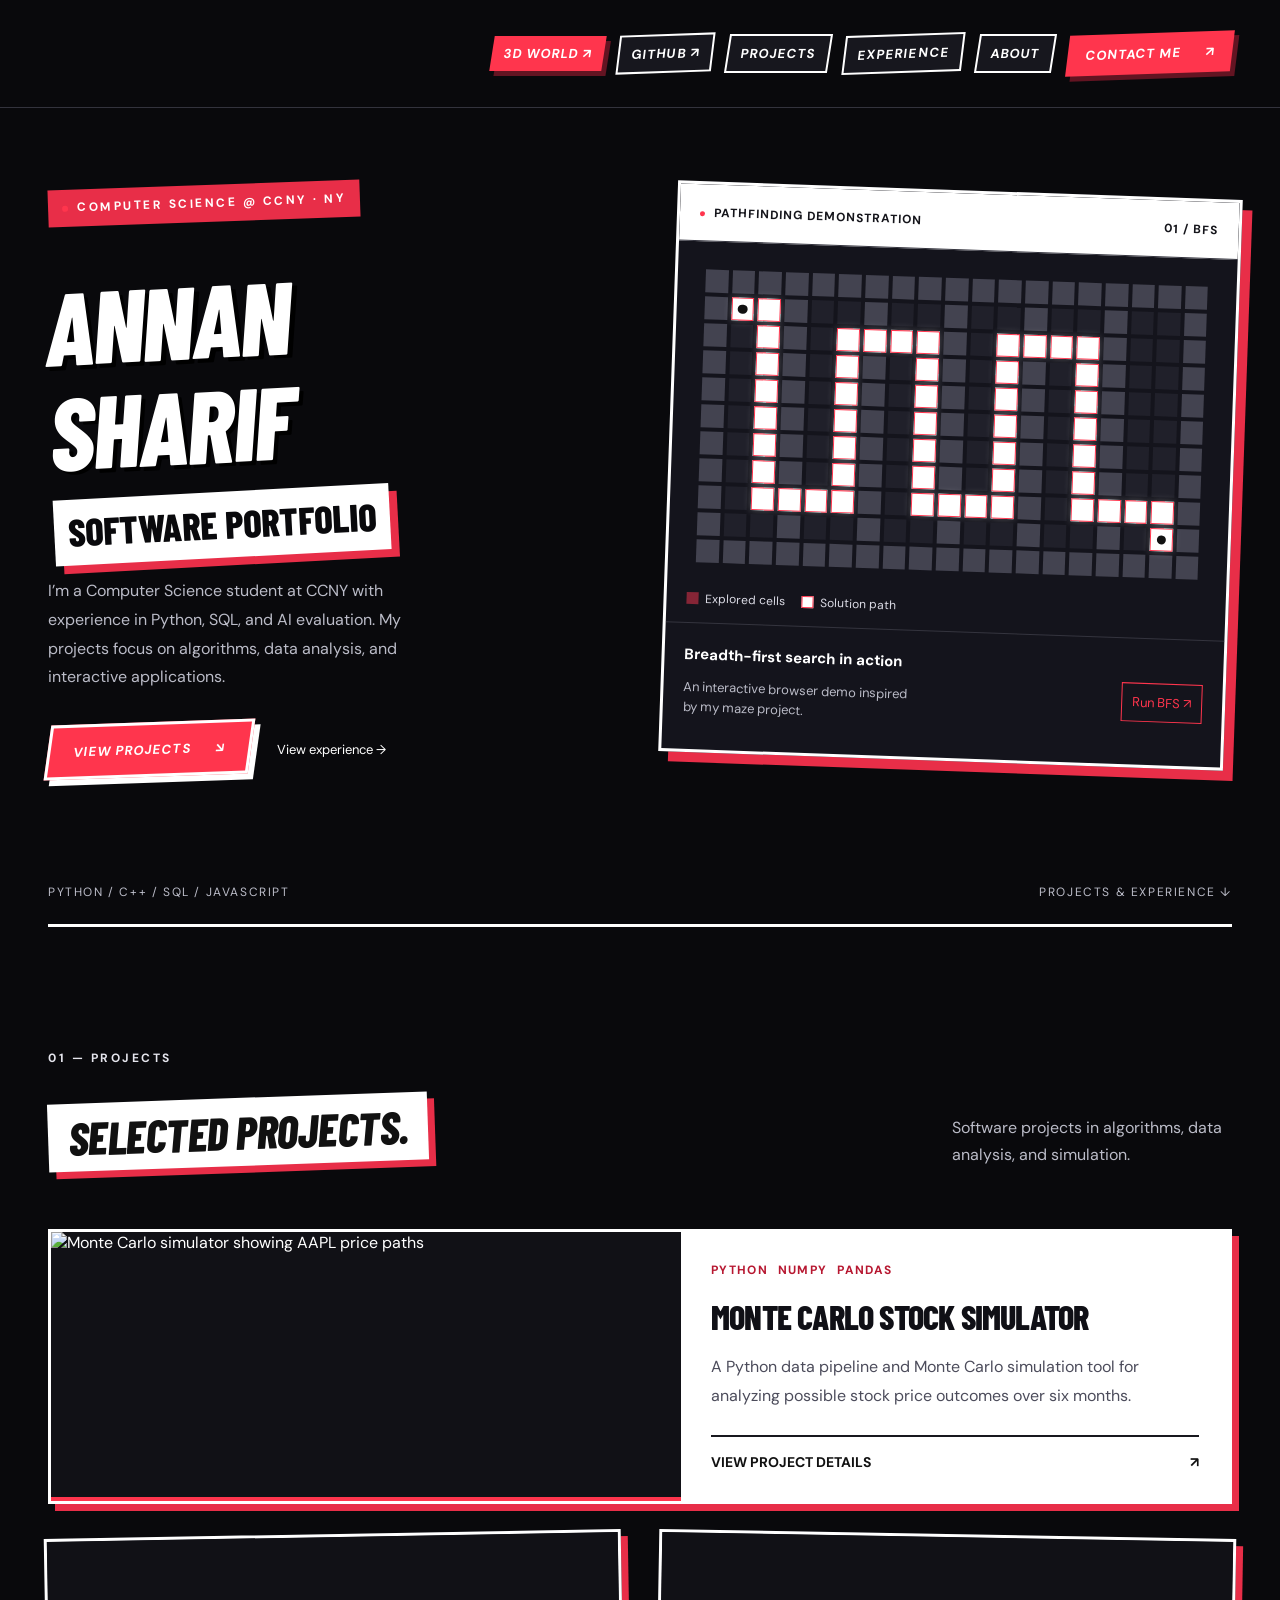
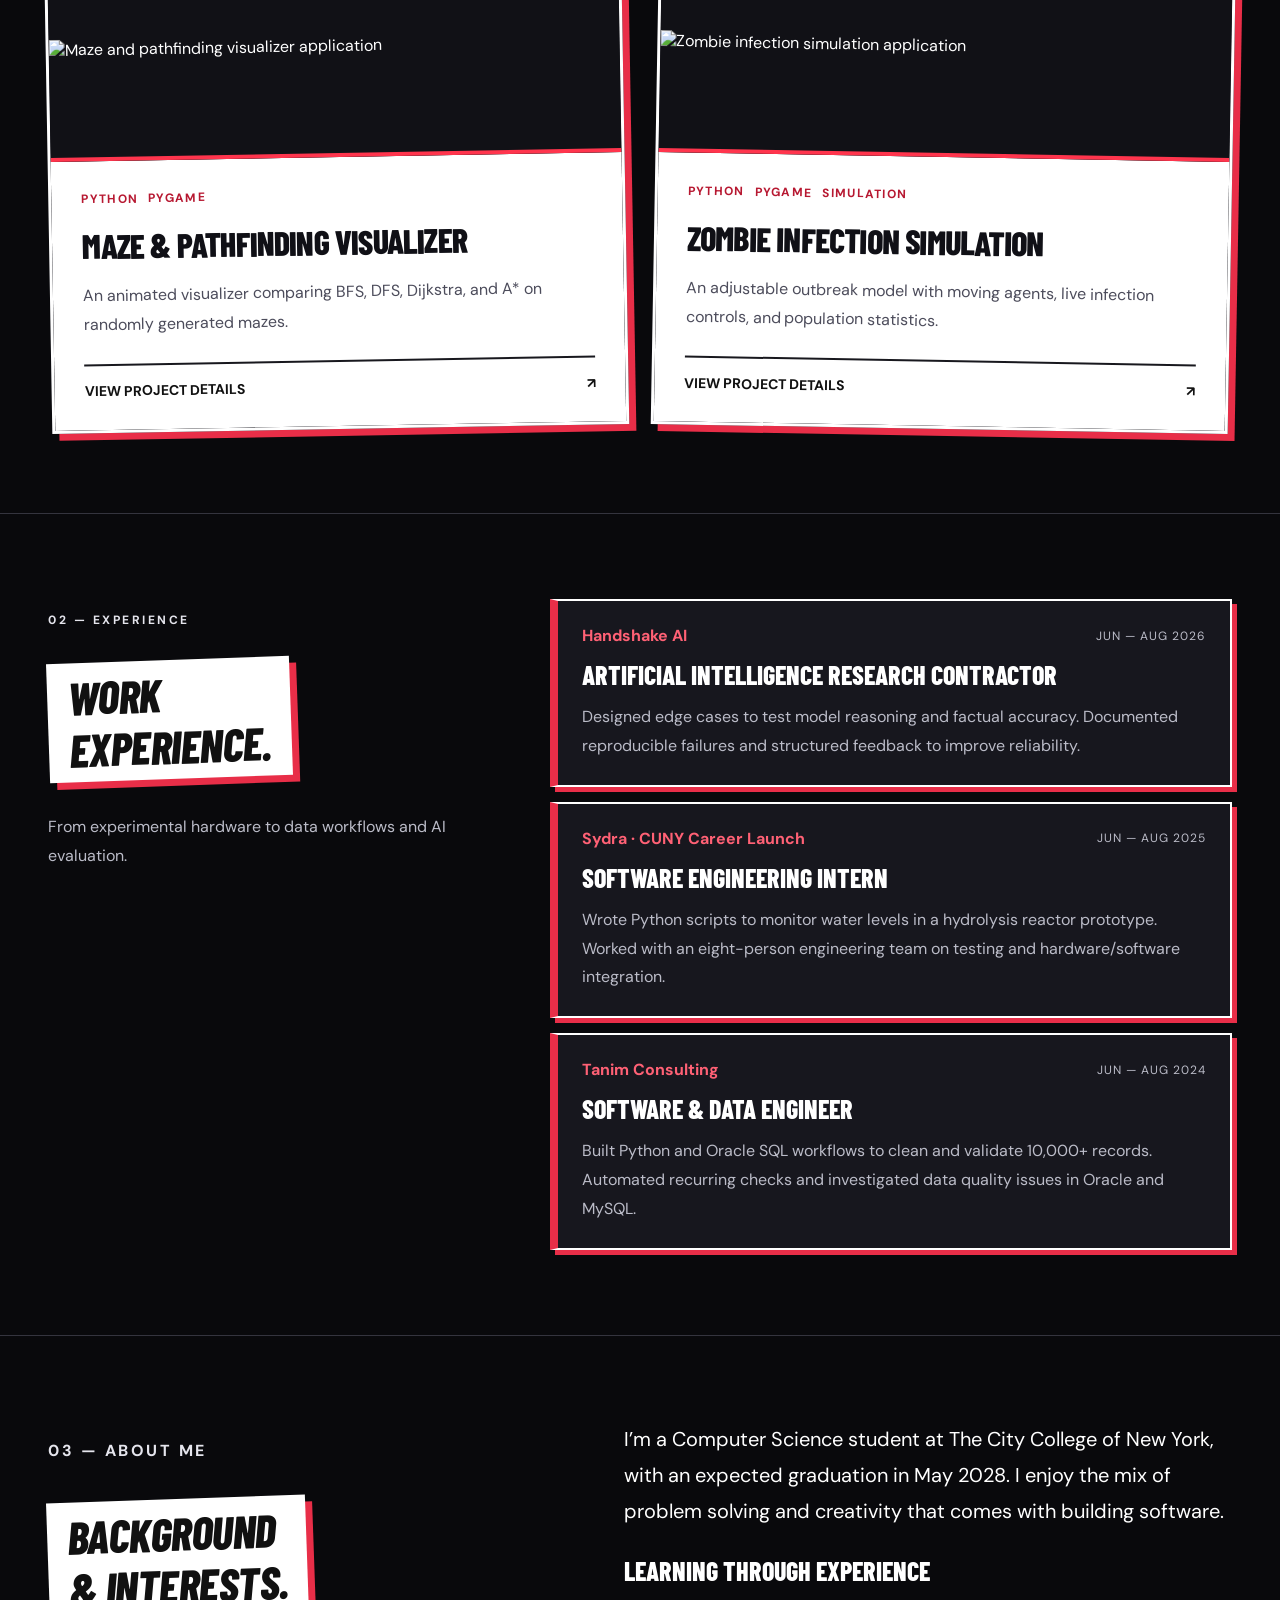
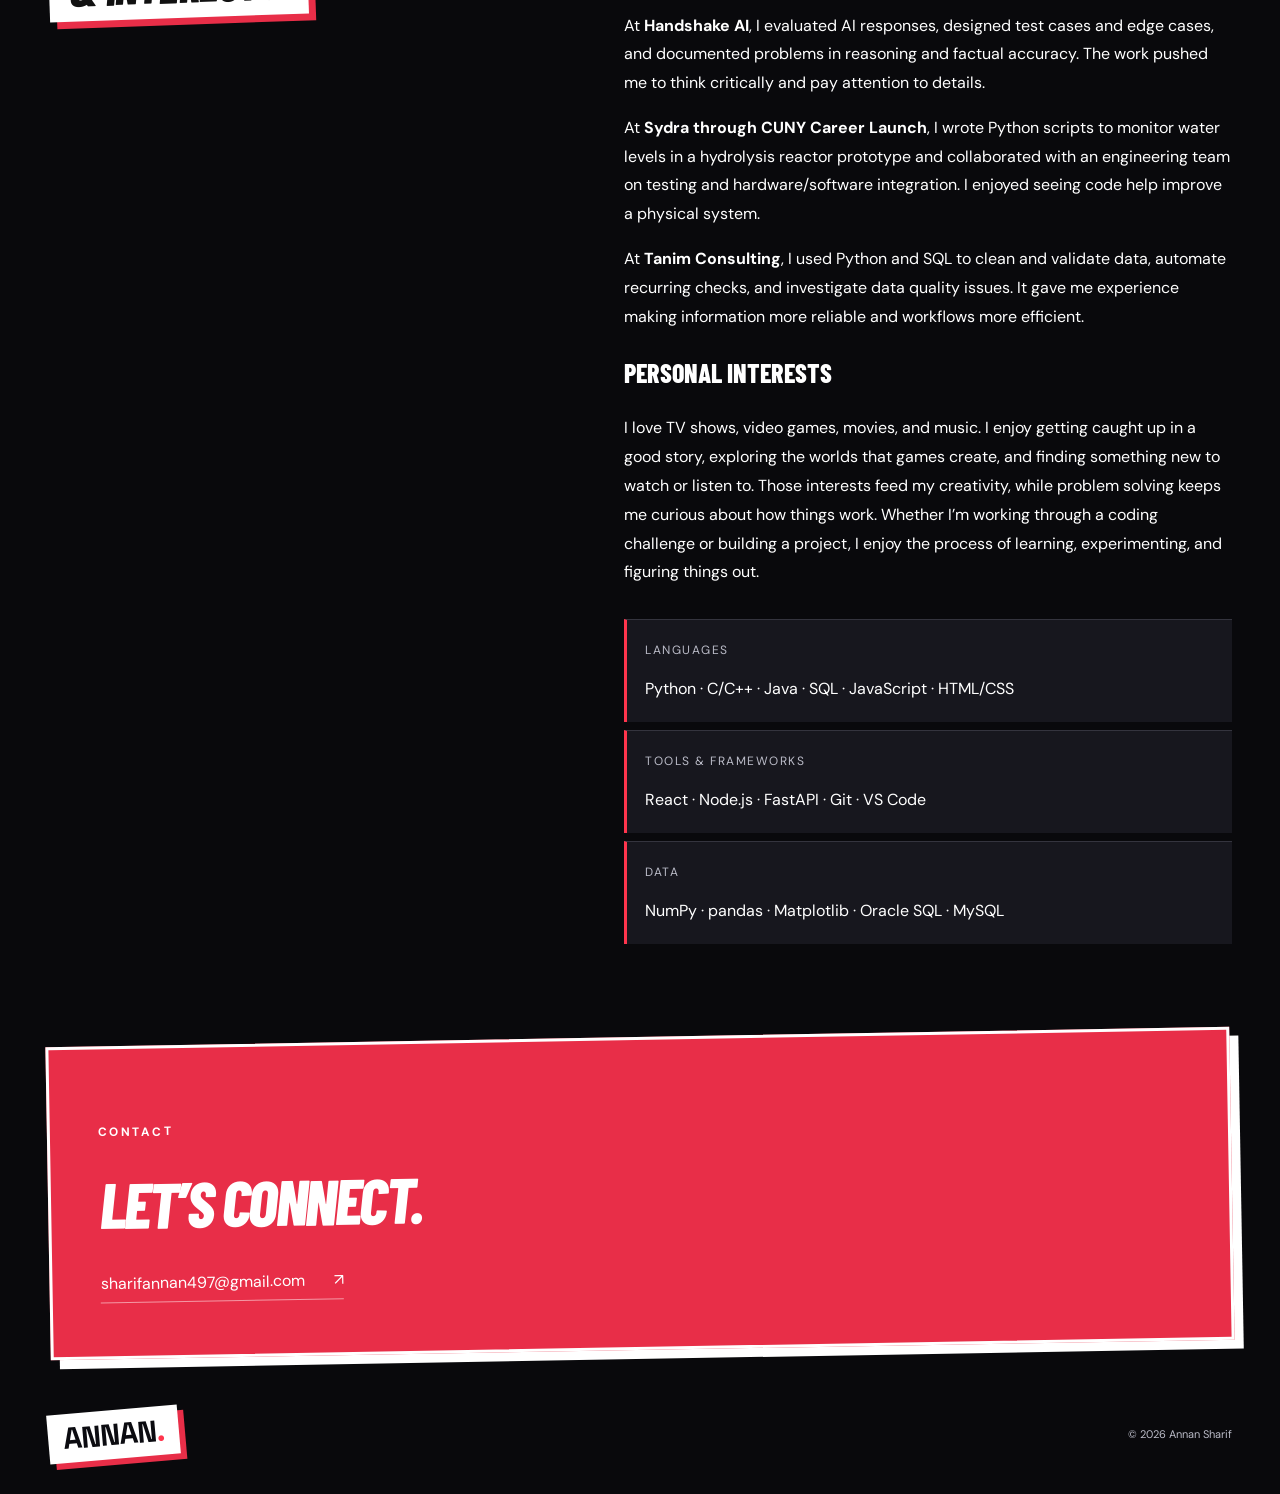
==== commit 24b48ae9: "Add files via upload" ====
--- a/classic.html
+++ b/classic.html
@@ -1,9 +1,9 @@
 <!doctype html>
-<html lang="en"><head><meta charset="utf-8"><meta name="viewport" content="width=device-width,initial-scale=1"><meta name="description" content="Annan Sharif — Computer Science student at CCNY building software, simulations, and interactive tools."><title>Annan Sharif — Software & Simulations</title><link rel="stylesheet" href="styles.css"></head>
-<body><header><a class="wordmark" href="#">annan<span>.</span></a><nav aria-label="Main navigation"><a class="world-switch" href="index.html?view=3d">3D world ↗</a><a href="https://github.com/annan947" target="_blank" rel="noopener noreferrer">GitHub ↗</a><a href="#work">Work</a><a href="#experience">Experience</a><a href="#about">About</a><a class="nav-contact" href="https://mail.google.com/mail/?view=cm&amp;fs=1&amp;to=sharifannan497%40gmail.com&amp;su=Hello+from+your+portfolio&amp;body=Hi+Annan%2C%0A%0AI+came+across+your+portfolio+and+wanted+to+get+in+touch.%0A%0A" target="_blank" rel="noopener noreferrer">Let’s talk <span>↗</span></a></nav></header>
-<main><section class="hero"><div class="hero-copy"><p class="eyebrow"><span class="dot"></span> COMPUTER SCIENCE @ CCNY · QUEENS, NY</p><h1>Build.<br>Solve.<br><em>Level up.</em></h1><p class="intro">I’m Annan Sharif. I build simulations and interactive tools that turn interesting questions into software you can explore.</p><div class="hero-actions"><a class="button" href="#work">Explore my work <span>↘</span></a><a class="text-link" href="#experience">My experience →</a></div></div><div class="demo"><div class="demo-head"><span><i></i> THE PATHFINDING PLAYGROUND</span><span>01 / BFS</span></div><div id="maze" role="img" aria-label="An animated maze showing breadth-first search finding a shortest path"></div><div class="maze-legend"><span><i aria-hidden="true"></i>Explored cells</span><span><i class="solution" aria-hidden="true"></i>Solution path</span></div><div class="demo-footer"><div><strong>A little logic. A way through.</strong><p id="maze-status" aria-live="polite">An interactive browser demo inspired by my maze project.</p></div><button id="solve" aria-label="Run pathfinding demo">Run BFS ↗</button></div></div><div class="hero-bottom"><span>PYTHON / C++ / SQL / JAVASCRIPT</span><span>BUILDING THROUGH EXPLORATION ↓</span></div></section>
-<section id="work" class="section"><div class="section-title"><div><p class="eyebrow">01 — PROJECT SELECT</p><h2>Choose your mission.</h2></div><p>Algorithms, data, and a bit of experimentation.</p></div><div class="projects"><article class="project feature"><div class="project-art chart-art"><span class="art-label">SIMULATING THE POSSIBILITIES</span><svg id="stock-chart" viewBox="0 0 650 245" role="img" aria-label="Illustrative simulated price paths; not actual project results"></svg><div class="art-foot"><span>5,000 PATHS</span><span>126 TRADING DAYS</span></div></div><div class="project-body"><div class="tags">PYTHON <span>NUMPY</span> <span>PANDAS</span></div><h3>Monte Carlo Stock Simulator</h3><p>One starting price. Thousands of possible futures. A data pipeline and simulation tool for exploring a range of six-month stock price outcomes.</p><button class="detail" data-project="stock">Explore project <span>↗</span></button></div></article><article class="project"><div class="project-art maze-art" aria-hidden="true"><div class="mini-maze"></div><span class="art-label">FIND THE WAY FORWARD</span></div><div class="project-body"><div class="tags">PYTHON <span>PYGAME</span></div><h3>Maze & Pathfinding Visualizer</h3><p>An animated visualizer comparing BFS, DFS, Dijkstra, and A* on randomly generated mazes.</p><button class="detail" data-project="maze">Explore project <span>↗</span></button></div></article><article class="project"><div class="project-art infection-art" aria-hidden="true"><div id="infection-dots"></div><span class="art-label">SMALL CHANGES. DIFFERENT OUTCOMES.</span></div><div class="project-body"><div class="tags">PYTHON <span>PYGAME</span> <span>SIMULATION</span></div><h3>Zombie Infection Simulation</h3><p>An adjustable outbreak model with moving agents, live infection controls, and population statistics.</p><button class="detail" data-project="infection">Explore project <span>↗</span></button></div></article></div></section>
-<section id="experience" class="section experience"><div><p class="eyebrow">02 — EXPERIENCE LOG</p><h2>Experience<br>unlocked.</h2><p class="muted">From experimental hardware to data workflows and AI evaluation.</p></div><div class="roles"><article><div class="role-top"><span>Handshake AI</span><time>JUN — AUG 2026</time></div><h3>Artificial Intelligence Research Contractor</h3><p>Designed edge cases to test model reasoning and factual accuracy. Documented reproducible failures and structured feedback to improve reliability.</p></article><article><div class="role-top"><span>Sydra · CUNY Career Launch</span><time>JUN — AUG 2025</time></div><h3>Software Engineering Intern</h3><p>Wrote Python scripts to monitor water levels in a hydrolysis reactor prototype. Worked with an eight-person engineering team on testing and hardware/software integration.</p></article><article><div class="role-top"><span>Tanim Consulting</span><time>JUN — AUG 2024</time></div><h3>Software & Data Engineer</h3><p>Built Python and Oracle SQL workflows to clean and validate 10,000+ records. Automated recurring checks and investigated data quality issues in Oracle and MySQL.</p></article></div></section>
-<section id="about" class="section about"><div><p class="eyebrow">03 — PLAYER PROFILE</p><h2>Always looking for<br>the next thing to figure out.</h2></div><div><p class="about-text">I’m a Computer Science student at The City College of New York, with an expected graduation in May 2028. I enjoy the mix of problem solving and creativity that comes with building software.</p><h3>Learning through experience</h3><p>At <strong>Handshake AI</strong>, I evaluated AI responses, designed test cases and edge cases, and documented problems in reasoning and factual accuracy. The work pushed me to think critically and pay attention to details.</p><p>At <strong>Sydra through CUNY Career Launch</strong>, I wrote Python scripts to monitor water levels in a hydrolysis reactor prototype and collaborated with an engineering team on testing and hardware/software integration. I enjoyed seeing code help improve a physical system.</p><p>At <strong>Tanim Consulting</strong>, I used Python and SQL to clean and validate data, automate recurring checks, and investigate data quality issues. It gave me experience making information more reliable and workflows more efficient.</p><h3>Beyond the code</h3><p>I love TV shows, video games, movies, and music. I enjoy getting caught up in a good story, exploring the worlds that games create, and finding something new to watch or listen to. Those interests feed my creativity, while problem solving keeps me curious about how things work. Whether I’m working through a coding challenge or building a project, I enjoy the process of learning, experimenting, and figuring things out.</p><div class="skills"><div><span>LANGUAGES</span><p>Python · C/C++ · Java · SQL · JavaScript · HTML/CSS</p></div><div><span>TOOLS & FRAMEWORKS</span><p>React · Node.js · FastAPI · Git · VS Code</p></div><div><span>DATA</span><p>NumPy · pandas · Matplotlib · Oracle SQL · MySQL</p></div></div></div></section>
-<section class="contact"><p class="eyebrow">HAVE SOMETHING IN MIND?</p><h2>Let’s build something<br><em>worth exploring.</em></h2><a href="https://mail.google.com/mail/?view=cm&amp;fs=1&amp;to=sharifannan497%40gmail.com&amp;su=Hello+from+your+portfolio&amp;body=Hi+Annan%2C%0A%0AI+came+across+your+portfolio+and+wanted+to+get+in+touch.%0A%0A" target="_blank" rel="noopener noreferrer">sharifannan497@gmail.com <span>↗</span></a></section></main><footer><a class="wordmark" href="#">annan<span>.</span></a><span>© <span id="year"></span> Annan Sharif</span></footer>
-<dialog id="project-dialog"><button class="close" aria-label="Close project details">×</button><p class="eyebrow">PROJECT NOTES</p><h2 id="dialog-title"></h2><p id="dialog-description"></p><ul id="dialog-points"></ul><p class="dialog-note" id="dialog-note"></p></dialog><script src="script.js"></script></body></html>
+<html lang="en"><head><meta charset="utf-8"><meta name="viewport" content="width=device-width,initial-scale=1"><meta name="description" content="Annan Sharif — Computer Science student at CCNY building software, simulations, and interactive tools."><title>Annan Sharif — Software Portfolio</title><link rel="stylesheet" href="styles.css?v=20261006-clean-header"></head>
+<body><header><nav aria-label="Main navigation"><a class="world-switch" href="index.html?view=3d">3D world ↗</a><a href="https://github.com/annan947" target="_blank" rel="noopener noreferrer">GitHub ↗</a><a href="#work">Projects</a><a href="#experience">Experience</a><a href="#about">About</a><a class="nav-contact" href="https://mail.google.com/mail/?view=cm&amp;fs=1&amp;to=sharifannan497%40gmail.com&amp;su=Hello+from+your+portfolio&amp;body=Hi+Annan%2C%0A%0AI+came+across+your+portfolio+and+wanted+to+get+in+touch.%0A%0A" target="_blank" rel="noopener noreferrer">Contact me <span>↗</span></a></nav></header>
+<main><section class="hero"><div class="hero-copy"><p class="eyebrow"><span class="dot"></span> COMPUTER SCIENCE @ CCNY · NY</p><h1>Annan<br>Sharif<em>Software Portfolio</em></h1><p class="intro">I’m a Computer Science student at CCNY with experience in Python, SQL, and AI evaluation. My projects focus on algorithms, data analysis, and interactive applications.</p><div class="hero-actions"><a class="button" href="#work">View projects <span>↘</span></a><a class="text-link" href="#experience">View experience →</a></div></div><div class="demo"><div class="demo-head"><span><i></i> PATHFINDING DEMONSTRATION</span><span>01 / BFS</span></div><div id="maze" role="img" aria-label="An animated maze showing breadth-first search finding a shortest path"></div><div class="maze-legend"><span><i aria-hidden="true"></i>Explored cells</span><span><i class="solution" aria-hidden="true"></i>Solution path</span></div><div class="demo-footer"><div><strong>Breadth-first search in action</strong><p id="maze-status" aria-live="polite">An interactive browser demo inspired by my maze project.</p></div><button id="solve" aria-label="Run pathfinding demo">Run BFS ↗</button></div></div><div class="hero-bottom"><span>PYTHON / C++ / SQL / JAVASCRIPT</span><span>PROJECTS & EXPERIENCE ↓</span></div></section>
+<section id="work" class="section"><div class="section-title"><div><p class="eyebrow">01 — PROJECTS</p><h2>Selected projects.</h2></div><p>Software projects in algorithms, data analysis, and simulation.</p></div><div class="projects"><article class="project feature"><div class="project-art project-screenshot"><img src="assets/stock.png" alt="Monte Carlo simulator showing AAPL price paths" loading="lazy" decoding="async"></div><div class="project-body"><div class="tags">PYTHON <span>NUMPY</span> <span>PANDAS</span></div><h3>Monte Carlo Stock Simulator</h3><p>A Python data pipeline and Monte Carlo simulation tool for analyzing possible stock price outcomes over six months.</p><button class="detail" data-project="stock">View project details <span>↗</span></button></div></article><article class="project"><div class="project-art project-screenshot"><img src="assets/maze.png" alt="Maze and pathfinding visualizer application" loading="lazy" decoding="async"></div><div class="project-body"><div class="tags">PYTHON <span>PYGAME</span></div><h3>Maze & Pathfinding Visualizer</h3><p>An animated visualizer comparing BFS, DFS, Dijkstra, and A* on randomly generated mazes.</p><button class="detail" data-project="maze">View project details <span>↗</span></button></div></article><article class="project"><div class="project-art project-screenshot"><img src="assets/infection.png" alt="Zombie infection simulation application" loading="lazy" decoding="async"></div><div class="project-body"><div class="tags">PYTHON <span>PYGAME</span> <span>SIMULATION</span></div><h3>Zombie Infection Simulation</h3><p>An adjustable outbreak model with moving agents, live infection controls, and population statistics.</p><button class="detail" data-project="infection">View project details <span>↗</span></button></div></article></div></section>
+<section id="experience" class="section experience"><div><p class="eyebrow">02 — EXPERIENCE</p><h2>Work<br>experience.</h2><p class="muted">From experimental hardware to data workflows and AI evaluation.</p></div><div class="roles"><article><div class="role-top"><span>Handshake AI</span><time>JUN — AUG 2026</time></div><h3>Artificial Intelligence Research Contractor</h3><p>Designed edge cases to test model reasoning and factual accuracy. Documented reproducible failures and structured feedback to improve reliability.</p></article><article><div class="role-top"><span>Sydra · CUNY Career Launch</span><time>JUN — AUG 2025</time></div><h3>Software Engineering Intern</h3><p>Wrote Python scripts to monitor water levels in a hydrolysis reactor prototype. Worked with an eight-person engineering team on testing and hardware/software integration.</p></article><article><div class="role-top"><span>Tanim Consulting</span><time>JUN — AUG 2024</time></div><h3>Software & Data Engineer</h3><p>Built Python and Oracle SQL workflows to clean and validate 10,000+ records. Automated recurring checks and investigated data quality issues in Oracle and MySQL.</p></article></div></section>
+<section id="about" class="section about"><div><p class="eyebrow">03 — ABOUT ME</p><h2>Background<br>& interests.</h2></div><div><p class="about-text">I’m a Computer Science student at The City College of New York, with an expected graduation in May 2028. I enjoy the mix of problem solving and creativity that comes with building software.</p><h3>Learning through experience</h3><p>At <strong>Handshake AI</strong>, I evaluated AI responses, designed test cases and edge cases, and documented problems in reasoning and factual accuracy. The work pushed me to think critically and pay attention to details.</p><p>At <strong>Sydra through CUNY Career Launch</strong>, I wrote Python scripts to monitor water levels in a hydrolysis reactor prototype and collaborated with an engineering team on testing and hardware/software integration. I enjoyed seeing code help improve a physical system.</p><p>At <strong>Tanim Consulting</strong>, I used Python and SQL to clean and validate data, automate recurring checks, and investigate data quality issues. It gave me experience making information more reliable and workflows more efficient.</p><h3>Personal interests</h3><p>I love TV shows, video games, movies, and music. I enjoy getting caught up in a good story, exploring the worlds that games create, and finding something new to watch or listen to. Those interests feed my creativity, while problem solving keeps me curious about how things work. Whether I’m working through a coding challenge or building a project, I enjoy the process of learning, experimenting, and figuring things out.</p><div class="skills"><div><span>LANGUAGES</span><p>Python · C/C++ · Java · SQL · JavaScript · HTML/CSS</p></div><div><span>TOOLS & FRAMEWORKS</span><p>React · Node.js · FastAPI · Git · VS Code</p></div><div><span>DATA</span><p>NumPy · pandas · Matplotlib · Oracle SQL · MySQL</p></div></div></div></section>
+<section class="contact"><p class="eyebrow">CONTACT</p><h2>Let’s connect.</h2><a href="https://mail.google.com/mail/?view=cm&amp;fs=1&amp;to=sharifannan497%40gmail.com&amp;su=Hello+from+your+portfolio&amp;body=Hi+Annan%2C%0A%0AI+came+across+your+portfolio+and+wanted+to+get+in+touch.%0A%0A" target="_blank" rel="noopener noreferrer">sharifannan497@gmail.com <span>↗</span></a></section></main><footer><a class="wordmark" href="#">annan<span>.</span></a><span>© <span id="year"></span> Annan Sharif</span></footer>
+<dialog id="project-dialog"><button class="close" aria-label="Close project details">×</button><p class="eyebrow">PROJECT DETAILS</p><h2 id="dialog-title"></h2><p id="dialog-description"></p><ul id="dialog-points"></ul><p class="dialog-note" id="dialog-note"></p></dialog><script src="script.js?v=20261006-professional-copy"></script></body></html>
--- a/styles.css
+++ b/styles.css
@@ -742,7 +742,7 @@
 
 /* Arcade dossier: black canvas, red accents, angular white typography. */
 
-body { background: radial-gradient(ellipse at 80% 8%, #47121c55, transparent 40%), #09090c; }
+body { background: #09090c; }
 header { border-bottom: 1px solid #33333d; }
 .wordmark { text-transform: uppercase; letter-spacing: -1px; }
 nav { text-transform: uppercase; font-weight: 700; letter-spacing: 1px; }
@@ -777,8 +777,7 @@
 
 /* Cut-paper comic interface: ink, punchy scarlet, and white title strips. */
 body {
-  background: radial-gradient(circle at 85% 5%,#e82e4825,transparent 35%),
-    radial-gradient(#ffffff12 1px,transparent 1px) 0 0 / 9px 9px,#09090c;
+  background: #09090c;
 }
 header { position:relative; padding-top:18px; padding-bottom:18px; gap:20px; }
 .wordmark { transform:rotate(-5deg); background:#fff; color:#0b0b10; padding:5px 15px; box-shadow:6px 6px 0 #e82e48; }
@@ -806,7 +805,7 @@
 .project { border:3px solid #fff; box-shadow:7px 7px 0 #e82e48; }
 .project:nth-child(2) { transform:rotate(-1deg); }.project:nth-child(3) { transform:rotate(1deg); }
 .project:hover { transform:translateY(-5px) rotate(0); border-color:#fff; box-shadow:10px 10px 0 #e82e48; }
-.project-art { background-image:radial-gradient(#ffffff35 1px,transparent 1px),linear-gradient(135deg,#761c30,#1b111b); background-size:7px 7px,100% 100%; }
+.project-art { background-image:none; background-color:#17171e; }
 .project-body { background:#fff; }.project h3 { font-size:34px; }.project p { font-size:16px; }.tags { font-size:12px; gap:10px; }.detail { font-size:14px; border-top:2px solid #18181e; }
 .art-label,.art-foot { font-size:12px; }.mini-maze { transform:perspective(400px) rotateX(24deg) rotateZ(-8deg); }
 .roles article,.roles article:first-child,.roles article:last-child { border:2px solid white; border-left:8px solid #e82e48; box-shadow:5px 5px 0 #e82e48; padding:24px; }
@@ -833,3 +832,13 @@
 .maze-legend span { display:inline-flex; align-items:center; gap:7px; }
 .maze-legend i { width:12px; height:12px; display:inline-block; background:#862536; }
 .maze-legend .solution { background:#fff; border:1px solid #ff354d; }
+
+.project-screenshot { padding:0; background:#111116; background-image:none; display:flex; align-items:center; justify-content:center; min-height:220px; }
+.project-screenshot img { display:block; width:100%; height:100%; max-height:380px; object-fit:contain; }
+.contact { background:#e82e48; }
+
+/* Compact portfolio subtitle below the name. */
+.hero-copy h1 em { display:block; width:fit-content; max-width:100%; font-size:clamp(25px,3vw,40px); letter-spacing:0; line-height:1.3; padding:8px 14px; margin-top:16px; text-shadow:none; font-style:normal; box-sizing:border-box; }
+
+body > header { justify-content:flex-end; }
+@media(max-width:800px) { body > header { justify-content:center; } }
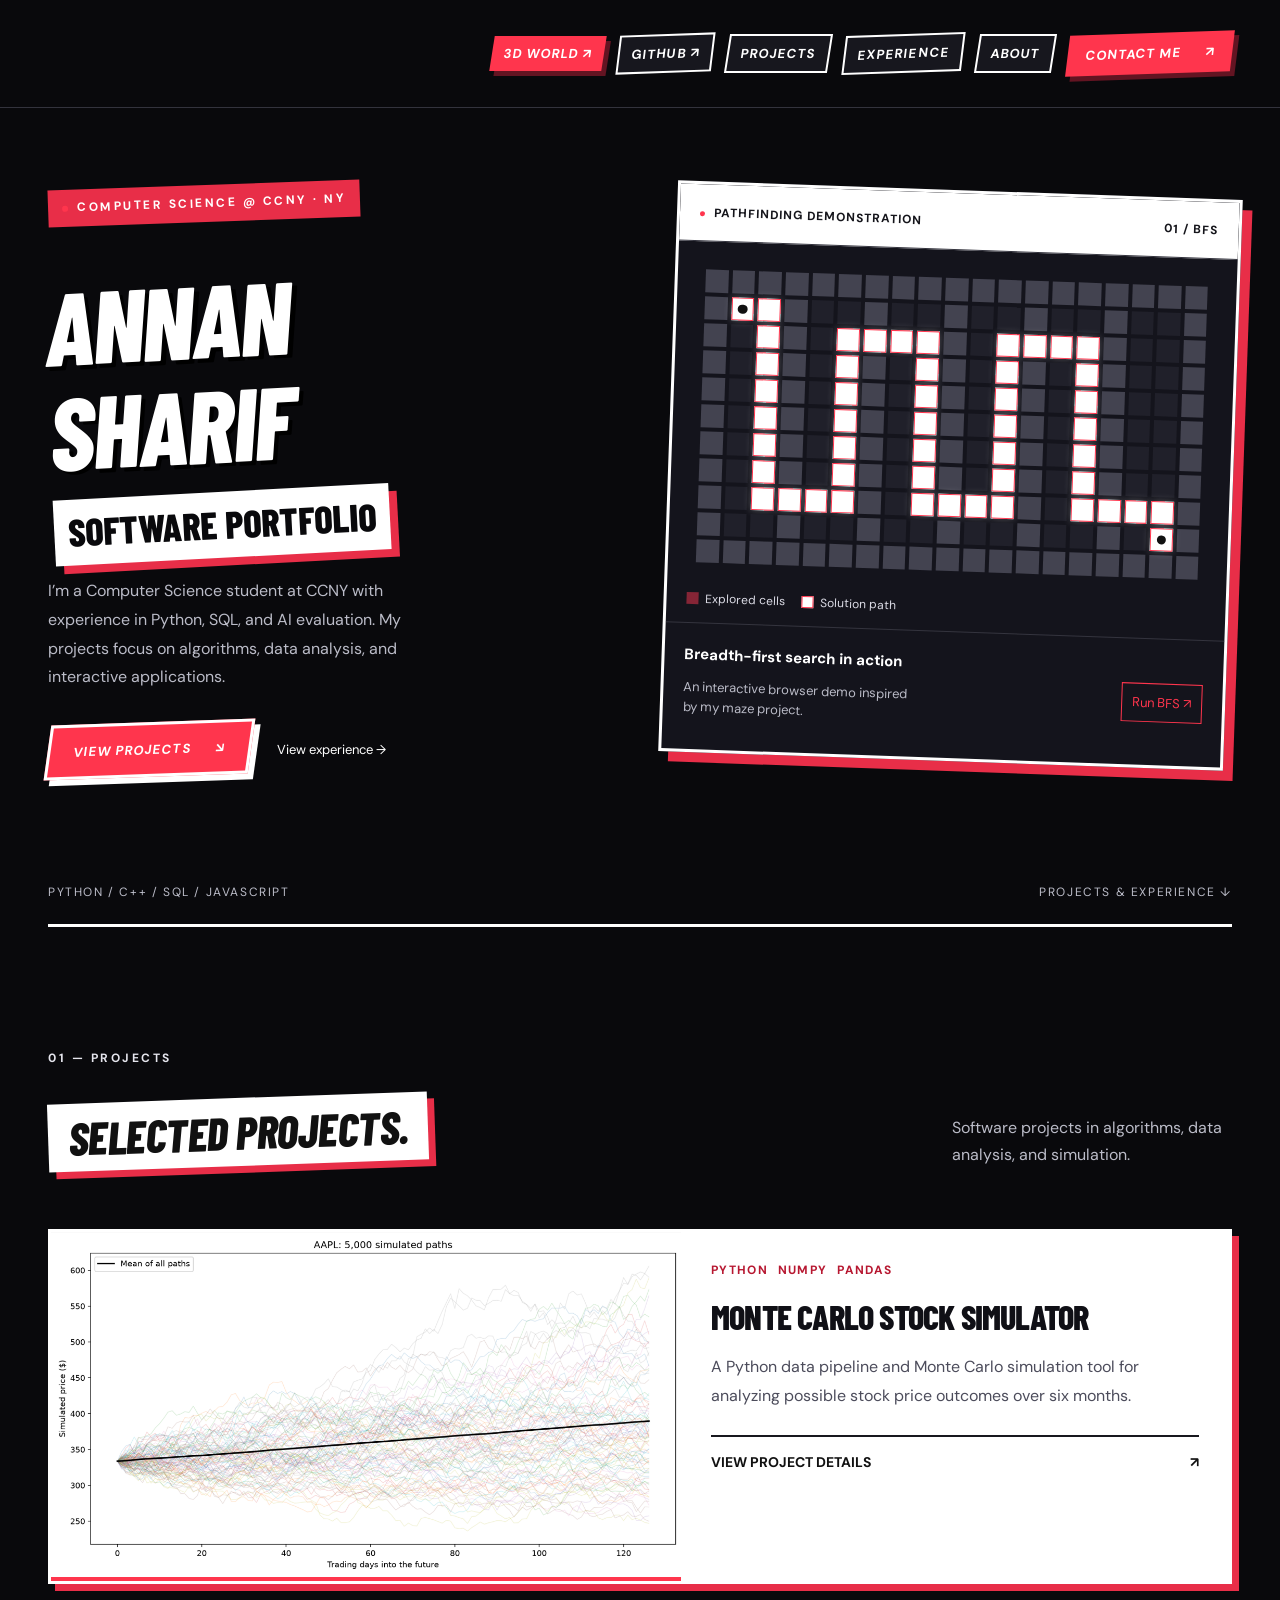
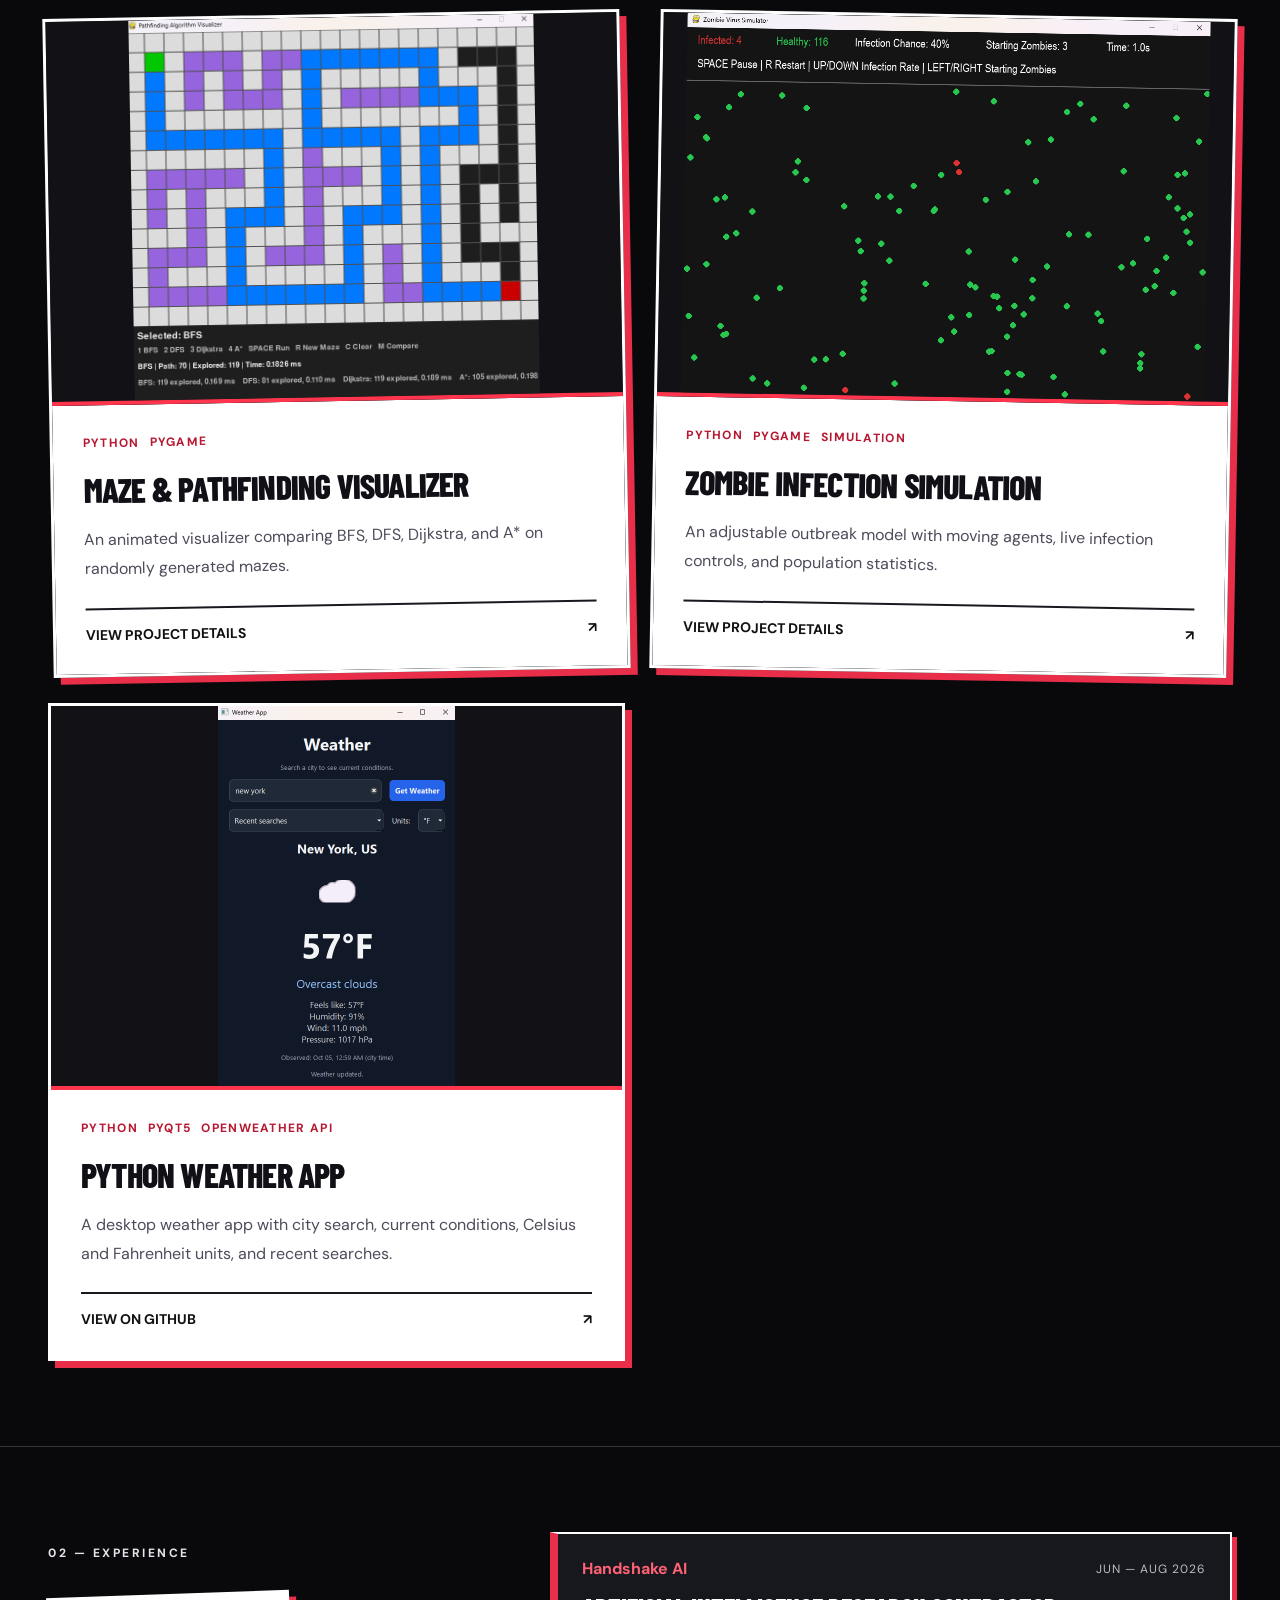
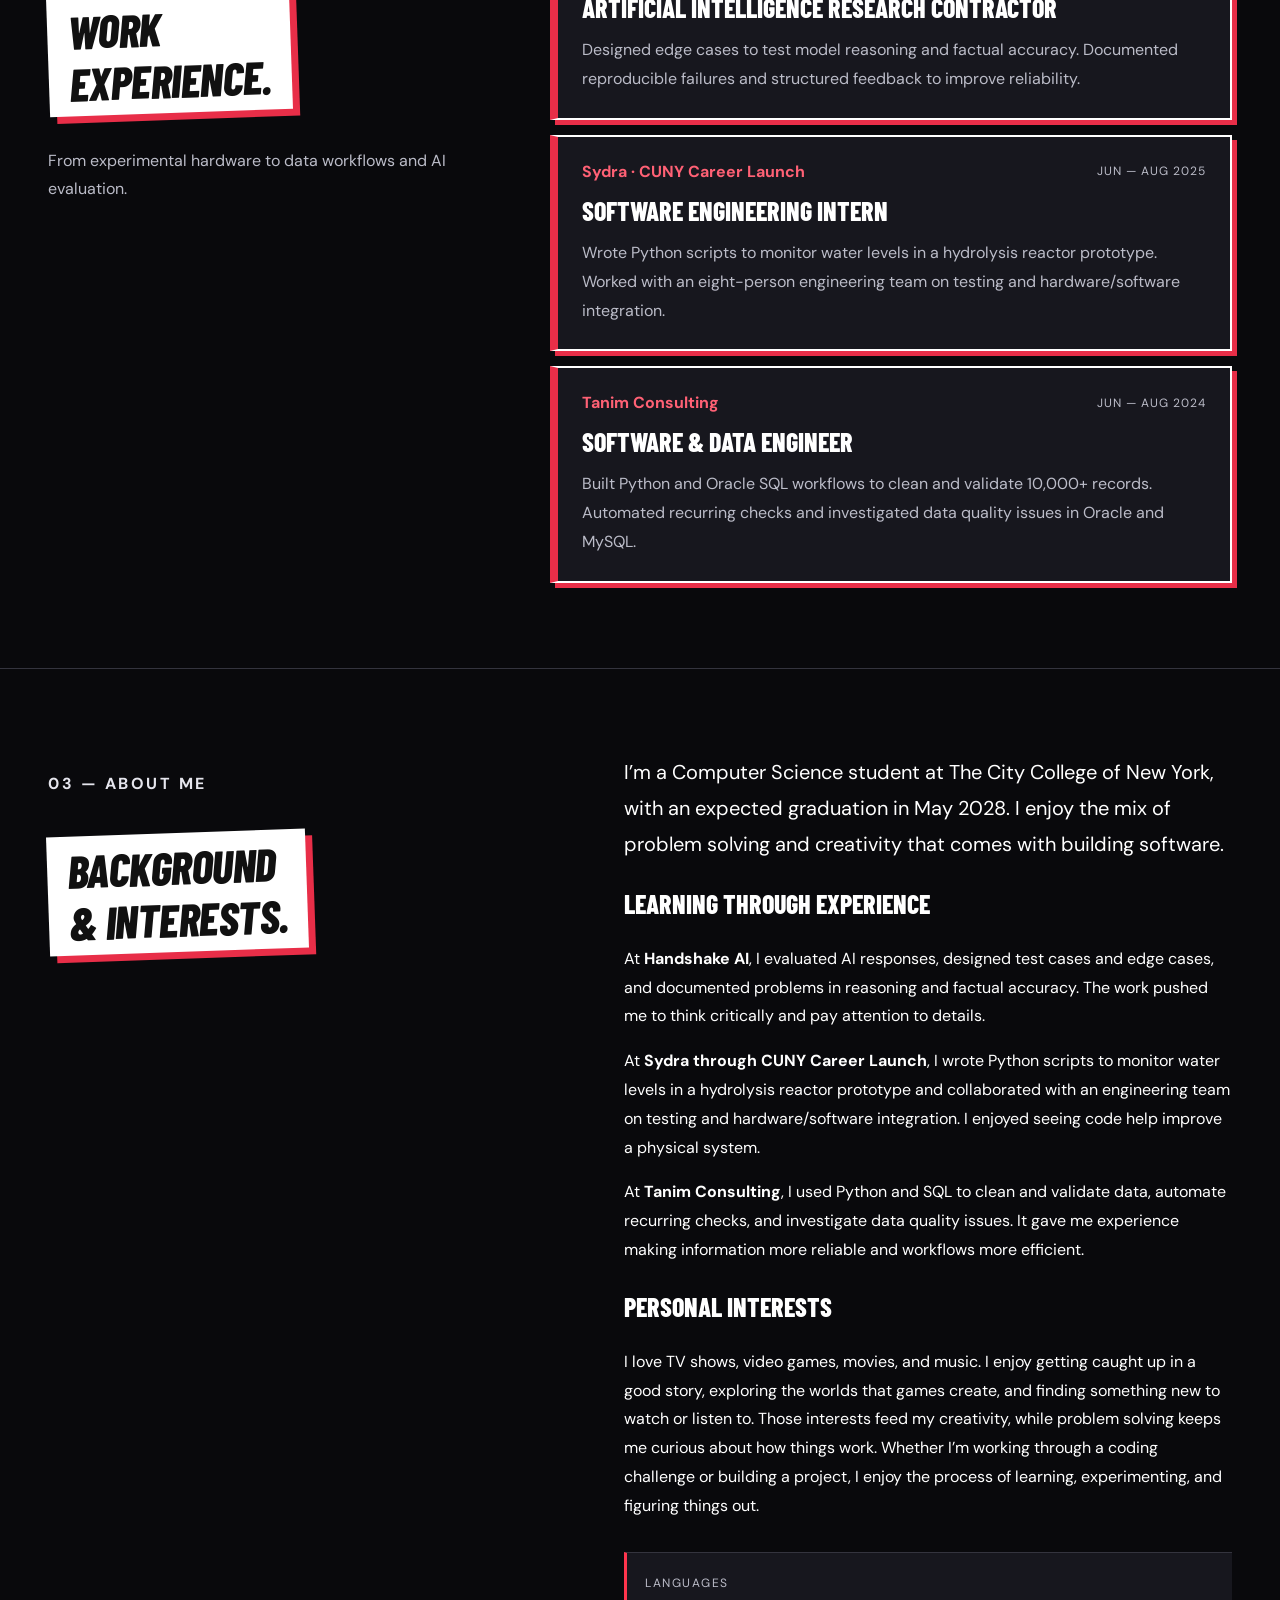
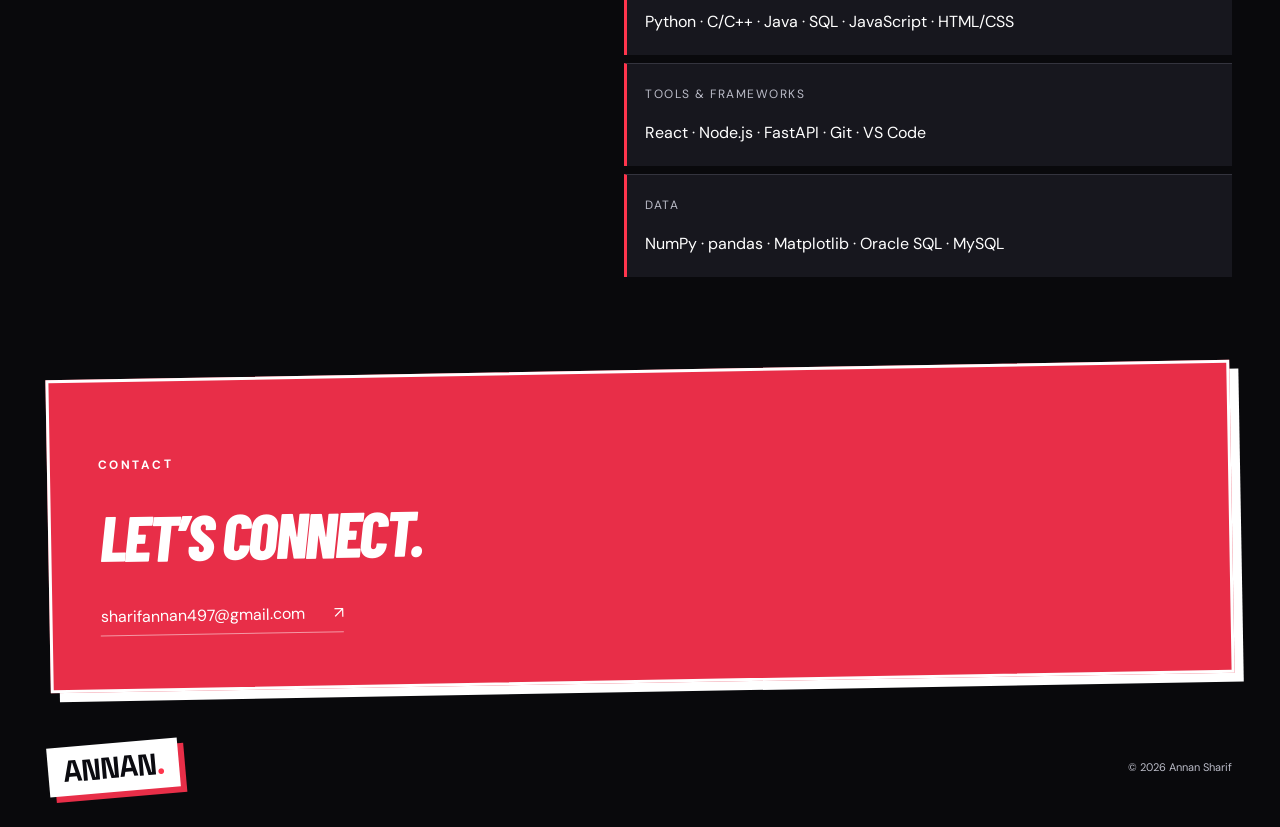
==== commit 47764ef7: "Add files via upload" ====
--- a/classic.html
+++ b/classic.html
@@ -1,8 +1,8 @@
 <!doctype html>
-<html lang="en"><head><meta charset="utf-8"><meta name="viewport" content="width=device-width,initial-scale=1"><meta name="description" content="Annan Sharif — Computer Science student at CCNY building software, simulations, and interactive tools."><title>Annan Sharif — Software Portfolio</title><link rel="stylesheet" href="styles.css?v=20261006-clean-header"></head>
+<html lang="en"><head><meta charset="utf-8"><meta name="viewport" content="width=device-width,initial-scale=1"><meta name="description" content="Annan Sharif — Computer Science student at CCNY building software, simulations, and interactive tools."><title>Annan Sharif — Software Portfolio</title><link rel="stylesheet" href="styles.css?v=20261006-project-images"></head>
 <body><header><nav aria-label="Main navigation"><a class="world-switch" href="index.html?view=3d">3D world ↗</a><a href="https://github.com/annan947" target="_blank" rel="noopener noreferrer">GitHub ↗</a><a href="#work">Projects</a><a href="#experience">Experience</a><a href="#about">About</a><a class="nav-contact" href="https://mail.google.com/mail/?view=cm&amp;fs=1&amp;to=sharifannan497%40gmail.com&amp;su=Hello+from+your+portfolio&amp;body=Hi+Annan%2C%0A%0AI+came+across+your+portfolio+and+wanted+to+get+in+touch.%0A%0A" target="_blank" rel="noopener noreferrer">Contact me <span>↗</span></a></nav></header>
 <main><section class="hero"><div class="hero-copy"><p class="eyebrow"><span class="dot"></span> COMPUTER SCIENCE @ CCNY · NY</p><h1>Annan<br>Sharif<em>Software Portfolio</em></h1><p class="intro">I’m a Computer Science student at CCNY with experience in Python, SQL, and AI evaluation. My projects focus on algorithms, data analysis, and interactive applications.</p><div class="hero-actions"><a class="button" href="#work">View projects <span>↘</span></a><a class="text-link" href="#experience">View experience →</a></div></div><div class="demo"><div class="demo-head"><span><i></i> PATHFINDING DEMONSTRATION</span><span>01 / BFS</span></div><div id="maze" role="img" aria-label="An animated maze showing breadth-first search finding a shortest path"></div><div class="maze-legend"><span><i aria-hidden="true"></i>Explored cells</span><span><i class="solution" aria-hidden="true"></i>Solution path</span></div><div class="demo-footer"><div><strong>Breadth-first search in action</strong><p id="maze-status" aria-live="polite">An interactive browser demo inspired by my maze project.</p></div><button id="solve" aria-label="Run pathfinding demo">Run BFS ↗</button></div></div><div class="hero-bottom"><span>PYTHON / C++ / SQL / JAVASCRIPT</span><span>PROJECTS & EXPERIENCE ↓</span></div></section>
-<section id="work" class="section"><div class="section-title"><div><p class="eyebrow">01 — PROJECTS</p><h2>Selected projects.</h2></div><p>Software projects in algorithms, data analysis, and simulation.</p></div><div class="projects"><article class="project feature"><div class="project-art project-screenshot"><img src="assets/stock.png" alt="Monte Carlo simulator showing AAPL price paths" loading="lazy" decoding="async"></div><div class="project-body"><div class="tags">PYTHON <span>NUMPY</span> <span>PANDAS</span></div><h3>Monte Carlo Stock Simulator</h3><p>A Python data pipeline and Monte Carlo simulation tool for analyzing possible stock price outcomes over six months.</p><button class="detail" data-project="stock">View project details <span>↗</span></button></div></article><article class="project"><div class="project-art project-screenshot"><img src="assets/maze.png" alt="Maze and pathfinding visualizer application" loading="lazy" decoding="async"></div><div class="project-body"><div class="tags">PYTHON <span>PYGAME</span></div><h3>Maze & Pathfinding Visualizer</h3><p>An animated visualizer comparing BFS, DFS, Dijkstra, and A* on randomly generated mazes.</p><button class="detail" data-project="maze">View project details <span>↗</span></button></div></article><article class="project"><div class="project-art project-screenshot"><img src="assets/infection.png" alt="Zombie infection simulation application" loading="lazy" decoding="async"></div><div class="project-body"><div class="tags">PYTHON <span>PYGAME</span> <span>SIMULATION</span></div><h3>Zombie Infection Simulation</h3><p>An adjustable outbreak model with moving agents, live infection controls, and population statistics.</p><button class="detail" data-project="infection">View project details <span>↗</span></button></div></article></div></section>
+<section id="work" class="section"><div class="section-title"><div><p class="eyebrow">01 — PROJECTS</p><h2>Selected projects.</h2></div><p>Software projects in algorithms, data analysis, and simulation.</p></div><div class="projects"><article class="project feature"><div class="project-art project-screenshot"><img src="[data-uri]